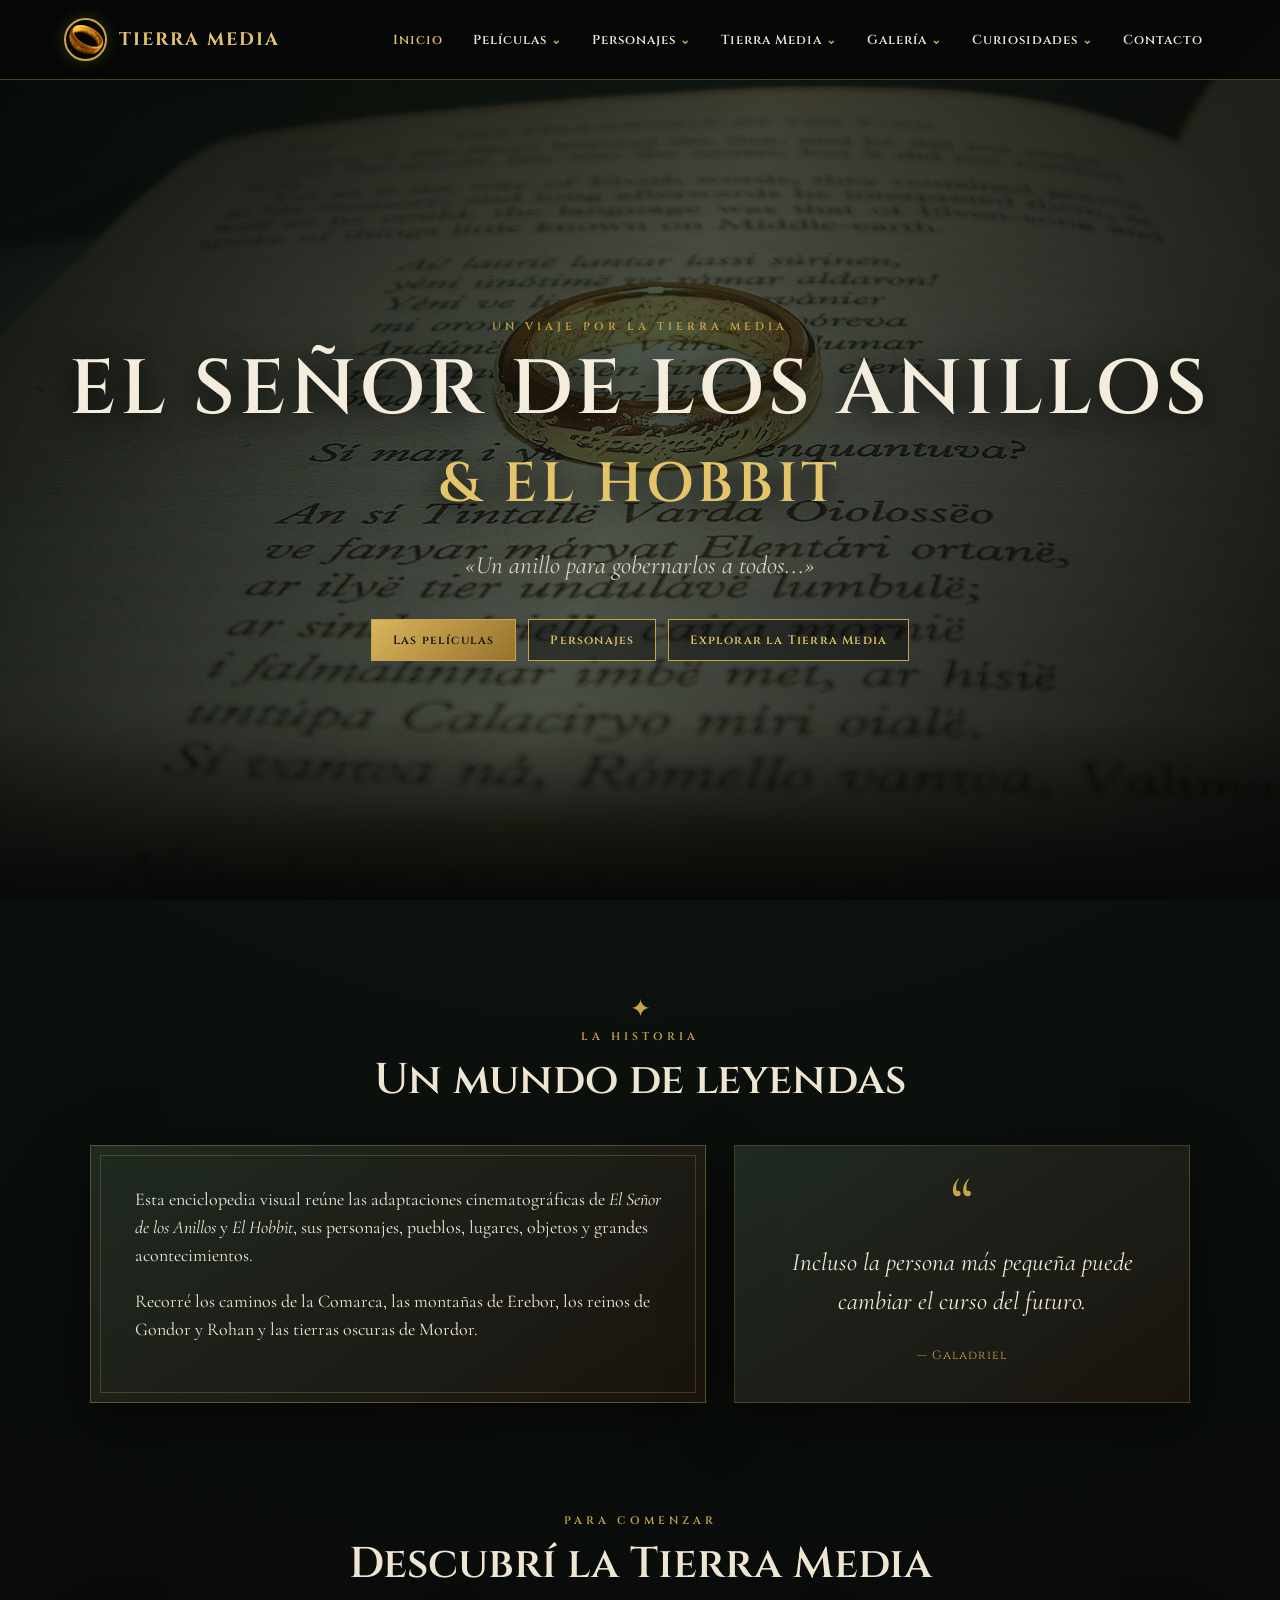
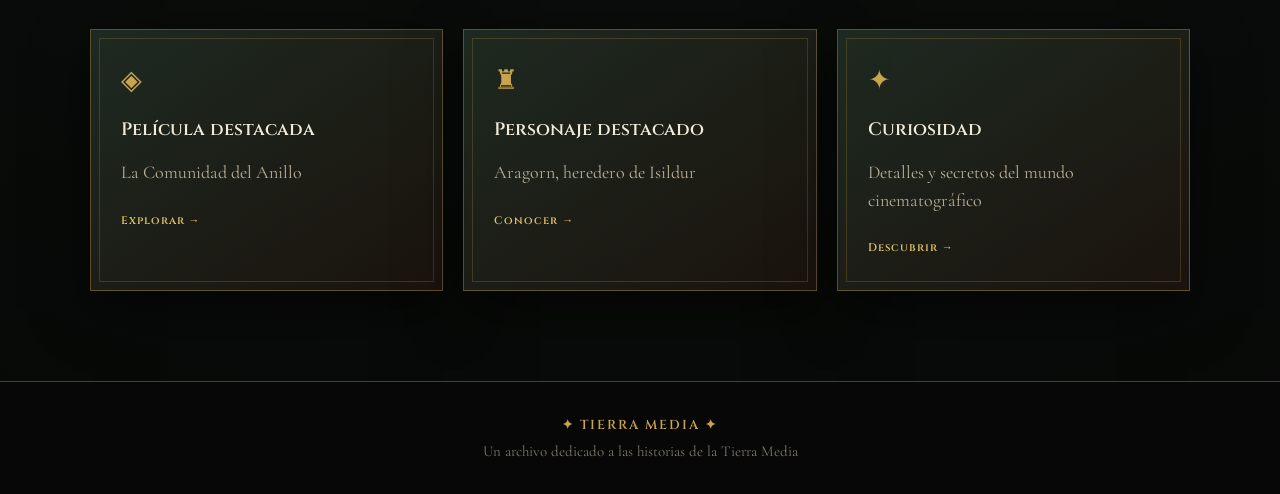
==== index.html @ c138063a "primer commit" ====
<!DOCTYPE html>
<html lang="es">
<head>
  <meta charset="UTF-8">
  <meta name="viewport" content="width=device-width, initial-scale=1.0">
  <meta name="description" content="Tierra Media — portal informativo sobre El Señor de los Anillos y El Hobbit.">
  <title>Tierra Media | El Señor de los Anillos & El Hobbit</title>
  <link rel="stylesheet" href="assets/css/styles.css">
</head>
<body>
  <header class="site-header home-header">
    <nav class="navbar">
      <a class="brand" href="index.html" aria-label="Tierra Media - inicio">
        <span class="brand-ring"><img src="assets/images/logo-anillo.png" alt="Logo del Anillo" onerror="this.style.display='none'"></span>
        <span>TIERRA MEDIA</span>
      </a>
      <button class="menu-toggle" aria-label="Abrir menú">☰</button>
      <ul class="nav-menu">
        <li><a href="index.html" class="active">Inicio</a></li>
        <li class="has-submenu"><a href="pages/peliculas.html">Películas <span>⌄</span></a>
          <ul class="submenu">
            <li class="submenu-title">El Señor de los Anillos</li>
            <li><a href="pages/pelicula-comunidad.html">La Comunidad del Anillo</a></li>
            <li><a href="pages/pelicula-dos-torres.html">Las Dos Torres</a></li>
            <li><a href="pages/pelicula-retorno.html">El Retorno del Rey</a></li>
            <li class="submenu-title">El Hobbit</li>
            <li><a href="pages/pelicula-viaje.html">Un viaje inesperado</a></li>
            <li><a href="pages/pelicula-smaug.html">La desolación de Smaug</a></li>
            <li><a href="pages/pelicula-batalla.html">La batalla de los cinco ejércitos</a></li>
          </ul>
        </li>
        <li class="has-submenu"><a href="pages/personajes.html">Personajes <span>⌄</span></a>
          <ul class="submenu">
            <li><a href="pages/personajes.html#comunidad">La Comunidad</a></li>
            <li><a href="pages/personajes.html#heroes">Héroes y aliados</a></li>
            <li><a href="pages/personajes.html#villanos">Villanos</a></li>
            <li><a href="pages/personajes.html#razas">Razas y pueblos</a></li>
            <li><a href="pages/genealogias.html">Genealogías</a></li>
          </ul>
        </li>
        <li class="has-submenu"><a href="pages/tierramedia.html">Tierra Media <span>⌄</span></a>
          <ul class="submenu">
            <li><a href="pages/tierramedia.html#lugares">Lugares</a></li>
            <li><a href="pages/tierramedia.html#razas">Razas</a></li>
            <li><a href="pages/tierramedia.html#reinos">Reinos</a></li>
            <li><a href="pages/tierramedia.html#objetos">Objetos y artefactos</a></li>
            <li><a href="pages/tierramedia.html#cronologia">Cronología</a></li>
          </ul>
        </li>
        <li class="has-submenu"><a href="pages/galeria.html">Galería <span>⌄</span></a>
          <ul class="submenu">
            <li><a href="pages/galeria.html#lotr">El Señor de los Anillos</a></li>
            <li><a href="pages/galeria.html#hobbit">El Hobbit</a></li>
            <li><a href="pages/galeria.html#personajes">Personajes</a></li>
            <li><a href="pages/galeria.html#lugares">Lugares</a></li>
            <li><a href="pages/galeria.html#backstage">Detrás de escena</a></li>
          </ul>
        </li>
        <li class="has-submenu"><a href="pages/curiosidades.html">Curiosidades <span>⌄</span></a>
          <ul class="submenu">
            <li><a href="pages/curiosidades.html#peliculas">Sobre las películas</a></li>
            <li><a href="pages/curiosidades.html#personajes">Sobre los personajes</a></li>
            <li><a href="pages/curiosidades.html#rodaje">R odaje</a></li>
            <li><a href="pages/curiosidades.html#detalles">Detalles ocultos</a></li>
          </ul>
        </li>
        <li><a href="pages/contacto.html">Contacto</a></li>
      </ul>
    </nav>
    <div class="hero-overlay"></div>
    <div class="hero-content">
      <p class="eyebrow">UN VIAJE POR LA TIERRA MEDIA</p>
      <h1>EL SEÑOR DE LOS ANILLOS<br><span>&amp; EL HOBBIT</span></h1>
      <p class="hero-quote">«Un anillo para gobernarlos a todos...»</p>
      <div class="hero-actions">
        <a class="btn gold" href="pages/peliculas.html">Las películas</a>
        <a class="btn outline" href="pages/personajes.html">Personajes</a>
        <a class="btn outline" href="pages/tierramedia.html">Explorar la Tierra Media</a>
      </div>
    </div>
  </header>

  <main>
    <section class="section intro">
      <div class="section-heading">
        <span class="ornament">✦</span>
        <p class="eyebrow">LA HISTORIA</p>
        <h2>Un mundo de leyendas</h2>
      </div>
      <div class="intro-grid">
        <div class="ornate-card">
          <div class="inner-border">
            <p>Esta enciclopedia visual reúne las adaptaciones cinematográficas de <em>El Señor de los Anillos</em> y <em>El Hobbit</em>, sus personajes, pueblos, lugares, objetos y grandes acontecimientos.</p>
            <p>Recorré los caminos de la Comarca, las montañas de Erebor, los reinos de Gondor y Rohan y las tierras oscuras de Mordor.</p>
          </div>
        </div>
        <div class="quote-panel">
          <span class="large-mark">“</span>
          <p>Incluso la persona más pequeña puede cambiar el curso del futuro.</p>
          <span class="quote-author">— Galadriel</span>
        </div>
      </div>
    </section>

    <section class="section featured">
      <div class="section-heading">
        <p class="eyebrow">PARA COMENZAR</p>
        <h2>Descubrí la Tierra Media</h2>
      </div>
      <div class="card-grid three">
        <a class="feature-card" href="pages/pelicula-comunidad.html">
          <span class="card-symbol">◈</span><h3>Película destacada</h3>
          <p>La Comunidad del Anillo</p><span class="read-more">Explorar →</span>
        </a>
        <a class="feature-card" href="pages/personajes.html">
          <span class="card-symbol">♜</span><h3>Personaje destacado</h3>
          <p>Aragorn, heredero de Isildur</p><span class="read-more">Conocer →</span>
        </a>
        <a class="feature-card" href="pages/curiosidades.html">
          <span class="card-symbol">✦</span><h3>Curiosidad</h3>
          <p>Detalles y secretos del mundo cinematográfico</p><span class="read-more">Descubrir →</span>
        </a>
      </div>
    </section>
  </main>
  <footer class="site-footer"><span>✦</span> TIERRA MEDIA <span>✦</span><small>Un archivo dedicado a las historias de la Tierra Media</small></footer>
  <script src="assets/js/main.js"></script>
</body>
</html>
---- assets/css/styles.css ----
@import url('https://fonts.googleapis.com/css2?family=Cinzel:wght@400;500;600;700;800&family=Cormorant+Garamond:wght@400;500;600;700&display=swap');

:root {
  --black: #080908;
  --near-black: #10120f;
  --forest: #10251b;
  --green: #183b2b;
  --brown: #2a1b12;
  --brown2: #3a2719;
  --gold: #c9a44c;
  --gold2: #e4c46b;
  --cream: #f1ead9;
  --muted: #b9ae98;
  --line: rgba(201, 164, 76, .38);
  --shadow: 0 18px 50px rgba(0, 0, 0, .55);
}

* {
  box-sizing: border-box
}

html {
  scroll-behavior: smooth;
  scrollbar-color: var(--gold) var(--black);
  scrollbar-width: auto
}

body {
  margin: 0;
  background: radial-gradient(circle at 50% 0%, #193023 0, #0c120e 38%, #070807 100%);
  color: var(--cream);
  font-family: "Cormorant Garamond", Georgia, serif;
  font-size: 18px;
  line-height: 1.55
}

body::-webkit-scrollbar {
  width: 14px
}

body::-webkit-scrollbar-track {
  background: #050505
}

body::-webkit-scrollbar-thumb {
  background: linear-gradient(var(--gold2), #7c5b1e, var(--gold));
  border: 3px solid #050505;
  border-radius: 10px
}

a {
  color: inherit;
  text-decoration: none
}

img {
  max-width: 100%;
  display: block
}

.site-header {
  position: relative;
  min-height: 100vh;
  overflow: hidden;
  background: linear-gradient(110deg, rgba(7, 12, 9, .94), rgba(13, 26, 19, .73), rgba(7, 8, 7, .94)), url("../images/header-anillo.jpg") center/cover no-repeat
}

.site-header:after {
  content: "";
  position: absolute;
  inset: auto 0 0;
  height: 180px;
  background: linear-gradient(transparent, var(--black));
  pointer-events: none
}

.navbar {
  position: relative;
  z-index: 10;
  display: flex;
  align-items: center;
  gap: 28px;
  padding: 18px 5%;
  background: rgba(5, 7, 6, .9);
  border-bottom: 1px solid var(--line);
  backdrop-filter: blur(9px)
}

.brand {
  display: flex;
  align-items: center;
  gap: 12px;
  min-width: max-content;
  font: 700 18px "Cinzel", serif;
  letter-spacing: 2px;
  color: var(--gold2)
}

.brand-ring {
  width: 43px;
  height: 43px;
  border: 2px solid var(--gold);
  border-radius: 50%;
  display: grid;
  place-items: center;
  box-shadow: 0 0 16px rgba(201, 164, 76, .25);
  overflow: hidden
}

.brand-ring img {
  width: 34px;
  height: 34px;
  object-fit: contain
}

.brand-ring img:not([src]) {
  display: none
}

.nav-menu {
  display: flex;
  list-style: none;
  margin: 0;
  padding: 0;
  align-items: center;
  gap: 4px;
  width: 100%;
  justify-content: flex-end
}

.nav-menu>li {
  position: relative
}

.nav-menu>li>a {
  display: block;
  padding: 12px 13px;
  font: 600 13px "Cinzel", serif;
  letter-spacing: 1px;
  color: #eee7d6;
  transition: .25s
}

.nav-menu>li>a:hover,
.nav-menu>li>a.active {
  color: var(--gold2)
}

.nav-menu>li>a span {
  font-size: 12px;
  color: var(--gold)
}

.submenu {
  position: absolute;
  top: 100%;
  left: 0;
  min-width: 245px;
  list-style: none;
  padding: 10px;
  background: rgba(8, 10, 8, .98);
  border: 1px solid var(--line);
  box-shadow: var(--shadow);
  opacity: 0;
  visibility: hidden;
  transform: translateY(8px);
  transition: .22s;
  z-index: 20
}

.has-submenu:hover>.submenu,
.has-submenu:focus-within>.submenu {
  opacity: 1;
  visibility: visible;
  transform: translateY(0)
}

.submenu li a {
  display: block;
  padding: 8px 12px;
  color: #d9d0be;
  font-size: 16px;
  border-left: 2px solid transparent
}

.submenu li a:hover {
  color: var(--gold2);
  border-left-color: var(--gold);
  background: rgba(201, 164, 76, .06)
}

.submenu .submenu-title {
  padding: 9px 12px 5px;
  color: var(--gold);
  font: 600 11px "Cinzel";
  letter-spacing: 1.3px;
  border-top: 1px solid rgba(201, 164, 76, .18);
  margin-top: 5px
}

.submenu .submenu-title:first-child {
  border-top: 0;
  margin-top: 0
}

.menu-toggle {
  display: none;
  background: none;
  border: 1px solid var(--line);
  color: var(--gold);
  font-size: 24px;
  padding: 5px 10px
}

.hero-content {
  position: relative;
  z-index: 3;
  min-height: calc(100vh - 80px);
  display: flex;
  flex-direction: column;
  justify-content: center;
  align-items: center;
  text-align: center;
  padding: 60px 20px
}

.eyebrow {
  font: 600 11px "Cinzel", serif;
  letter-spacing: 4px;
  color: var(--gold);
  margin: 0 0 12px
}

h1,
h2,
h3 {
  font-family: "Cinzel", serif;
  font-weight: 600;
  line-height: 1.15
}

h1 {
  font-size: clamp(38px, 6vw, 80px);
  letter-spacing: 4px;
  margin: 0;
  color: #f4eddd;
  text-shadow: 0 4px 30px #000
}

h1 span {
  color: var(--gold2);
  font-size: .72em
}

.hero-quote {
  font-size: 25px;
  font-style: italic;
  color: #ddd2bb;
  margin: 24px 0 34px
}

.hero-actions {
  display: flex;
  gap: 12px;
  flex-wrap: wrap;
  justify-content: center
}

.btn {
  padding: 12px 21px;
  border: 1px solid var(--gold);
  font: 600 12px "Cinzel";
  letter-spacing: 1.2px;
  transition: .25s
}

.btn.gold {
  background: linear-gradient(135deg, #d9b55c, #97722d);
  color: #111
}

.btn.outline {
  background: rgba(0, 0, 0, .38);
  color: var(--gold2)
}

.btn:hover {
  transform: translateY(-2px);
  box-shadow: 0 8px 24px rgba(201, 164, 76, .18)
}

.section {
  padding: 90px 7%;
  max-width: 1280px;
  margin: auto
}

.section-heading {
  text-align: center;
  margin-bottom: 40px
}

.section-heading h2 {
  font-size: clamp(28px, 4vw, 43px);
  margin: 0;
  color: #eee5d2
}

.ornament {
  color: var(--gold);
  font-size: 25px
}

.intro-grid {
  display: grid;
  grid-template-columns: 1.35fr 1fr;
  gap: 28px;
  align-items: stretch
}

.ornate-card,
.quote-panel,
.feature-card,
.content-card {
  position: relative;
  background: linear-gradient(145deg, rgba(35, 48, 38, .82), rgba(29, 20, 14, .88));
  border: 1px solid var(--line);
  box-shadow: var(--shadow)
}

.inner-border {
  margin: 9px;
  border: 1px solid rgba(201, 164, 76, .25);
  padding: 30px 34px;
  height: calc(100% - 18px)
}

.inner-border p {
  margin-top: 0
}

.quote-panel {
  padding: 35px;
  display: flex;
  flex-direction: column;
  justify-content: center;
  text-align: center;
  border-color: rgba(201, 164, 76, .25)
}

.large-mark {
  font-size: 70px;
  color: var(--gold);
  line-height: .5
}

.quote-panel p {
  font-size: 25px;
  font-style: italic
}

.quote-author {
  color: var(--gold);
  font-family: "Cinzel";
  font-size: 12px;
  letter-spacing: 1px
}

.featured {
  padding-top: 20px
}

.card-grid {
  display: grid;
  gap: 20px
}

.card-grid.three {
  grid-template-columns: repeat(3, 1fr)
}

.feature-card {
  padding: 30px;
  min-height: 200px;
  transition: .25s
}

.feature-card:before,
.content-card:before {
  content: "";
  position: absolute;
  inset: 8px;
  border: 1px solid rgba(201, 164, 76, .22);
  pointer-events: none
}

.feature-card:hover {
  transform: translateY(-5px);
  border-color: var(--gold)
}

.card-symbol {
  color: var(--gold);
  font-size: 27px
}

.feature-card h3 {
  font-size: 18px
}

.feature-card p {
  color: var(--muted)
}

.read-more {
  font: 600 11px "Cinzel";
  color: var(--gold2);
  letter-spacing: 1px
}

.site-footer {
  padding: 34px 20px;
  text-align: center;
  border-top: 1px solid var(--line);
  background: #060706;
  color: var(--gold);
  font: 600 13px "Cinzel";
  letter-spacing: 2px
}

.site-footer small {
  display: block;
  color: #7f786b;
  font: 15px "Cormorant Garamond";
  letter-spacing: 0;
  margin-top: 8px
}

.page-hero {
  padding: 95px 7% 70px;
  text-align: center;
  background: linear-gradient(110deg, #0a100c, #20150e, #0a100c);
  border-bottom: 1px solid var(--line)
}

.page-hero h1 {
  font-size: clamp(35px, 5vw, 62px);
  margin: 10px 0
}

.page-hero p {
  max-width: 750px;
  margin: auto;
  color: var(--muted);
  font-size: 20px
}

.page-main {
  max-width: 1280px;
  margin: auto;
  padding: 65px 7% 100px
}

.content-card {
  padding: 30px;
  margin-bottom: 24px
}

.content-card h2 {
  color: var(--gold2);
  font-size: 25px
}

.content-card h3 {
  font-size: 18px;
  color: #eee3cc
}

.content-card p {
  color: #c9c0ae
}

.two-col {
  display: grid;
  grid-template-columns: 1fr 1fr;
  gap: 22px
}

.three-col {
  display: grid;
  grid-template-columns: repeat(3, 1fr);
  gap: 20px
}

.poster-placeholder,
.gallery-placeholder {
  min-height: 260px;
  display: grid;
  place-items: center;
  background: linear-gradient(135deg, #18251d, #20160f);
  border: 1px dashed rgba(201, 164, 76, .4);
  color: #8f846f;
  text-align: center;
  padding: 20px
}

.poster-placeholder {
    height: 545px;
    min-height: 0;
    padding: 10px;
    overflow: hidden;
    margin-bottom: 22px;
    margin-left: 50px;
    margin-right: 50px;
}

.poster-placeholder img {
    width: auto;
    height: 100%;
    max-height: 520px;
    object-fit: contain;
}

.poster-placeholder span,
.gallery-placeholder span {
  font-family: "Cinzel";
  font-size: 12px;
  letter-spacing: 1px
}

.pill {
  display: inline-block;
  border: 1px solid var(--line);
  padding: 5px 10px;
  margin: 3px;
  color: var(--gold2);
  font-size: 13px
}

.timeline {
  border-left: 1px solid var(--gold);
  margin: 20px 0;
  padding-left: 28px
}

.timeline-item {
  position: relative;
  margin: 0 0 28px
}

.timeline-item:before {
  content: "";
  position: absolute;
  left: -34px;
  top: 8px;
  width: 9px;
  height: 9px;
  background: var(--gold);
  border-radius: 50%;
  box-shadow: 0 0 0 4px #0b0d0b
}

.timeline-item h3 {
  margin: 0;
  color: var(--gold2)
}

.timeline-item p {
  margin: 4px 0
}

.gallery-grid {
  display: grid;
  grid-template-columns: repeat(3, 1fr);
  gap: 15px
}

.gallery-item {
  min-height: 210px;
  background: #161a16;
  border: 1px solid var(--line);
  position: relative;
  overflow: hidden
}

.gallery-item img {
  width: 100%;
  height: 100%;
  object-fit: cover
}

.gallery-item .caption {
  position: absolute;
  bottom: 0;
  left: 0;
  right: 0;
  padding: 13px;
  background: linear-gradient(transparent, rgba(0, 0, 0, .9));
  font: 600 11px "Cinzel";
  color: #eee
}

.filter-bar {
  display: flex;
  gap: 8px;
  flex-wrap: wrap;
  justify-content: center;
  margin-bottom: 28px
}

.filter-btn {
  background: #111510;
  color: #bfb6a3;
  border: 1px solid var(--line);
  padding: 8px 14px;
  font: 600 11px "Cinzel";
  cursor: pointer
}

.filter-btn.active,
.filter-btn:hover {
  color: #111;
  background: var(--gold2)
}

form {
  display: grid;
  gap: 15px
}

label {
  font: 600 11px "Cinzel";
  color: var(--gold);
  letter-spacing: 1px
}

input,
textarea {
  width: 100%;
  background: #0d100d;
  border: 1px solid #4c412e;
  color: #eee;
  padding: 13px;
  font: 17px "Cormorant Garamond";
  outline: none
}

input:focus,
textarea:focus {
  border-color: var(--gold)
}

textarea {
  min-height: 160px;
  resize: vertical
}

.submit {
  cursor: pointer
}

.search-box {
  max-width: 560px;
  margin: 0 auto 35px;
  display: flex
}

.search-box input {
  border-right: 0
}

.search-box button {
  background: var(--gold);
  border: 0;
  padding: 0 18px;
  font-family: "Cinzel";
  cursor: pointer
}

/* --- ESTILOS MEJORADOS PARA LA GALERÍA Y LIGHTBOX --- */

.gallery-item {
    cursor: pointer;
    transition: transform 0.3s ease, border-color 0.3s ease, box-shadow 0.3s ease;
}

.gallery-item:hover {
    transform: translateY(-4px);
    border-color: var(--gold);
    box-shadow: 0 8px 25px rgba(201, 164, 76, 0.2);
}

.gallery-item img {
    width: 100%;
    height: 100%;
    object-fit: cover;
    display: block;
}

/* Lightbox Modal */
.lightbox {
    display: none;
    position: fixed;
    z-index: 1000;
    inset: 0;
    background-color: rgba(5, 7, 6, 0.92);
    backdrop-filter: blur(8px);
    justify-content: center;
    align-items: center;
    padding: 20px;
}

.lightbox.active {
    display: flex;
}

.lightbox-content {
    max-width: 90%;
    max-height: 85vh;
    border: 1px solid var(--gold);
    box-shadow: 0 0 30px rgba(0, 0, 0, 0.9);
    object-fit: contain;
    border-radius: 4px;
}

.lightbox-close {
    position: absolute;
    top: 20px;
    right: 35px;
    color: var(--gold2);
    font-size: 42px;
    font-weight: bold;
    cursor: pointer;
    transition: color 0.2s ease;
    user-select: none;
}

.lightbox-close:hover {
    color: #fff;
}

@media(max-width:1050px) {
  .navbar {
    flex-wrap: wrap
  }

  .menu-toggle {
    display: block;
    margin-left: auto
  }

  .nav-menu {
    display: none;
    flex-direction: column;
    align-items: stretch;
    width: 100%;
    padding-top: 8px
  }

  .nav-menu.open {
    display: flex
  }

  .nav-menu>li>a {
    padding: 10px 8px
  }

  .submenu {
    position: static;
    display: none;
    opacity: 1;
    visibility: visible;
    transform: none;
    box-shadow: none;
    width: 100%;
    margin-bottom: 5px
  }

  .has-submenu.open-mobile>.submenu {
    display: block
  }

  .has-submenu:hover>.submenu {
    display: none
  }

  .has-submenu.open-mobile:hover>.submenu {
    display: block
  }

  .intro-grid,
  .two-col {
    grid-template-columns: 1fr
  }
}

@media(max-width:760px) {

  .section,
  .page-main {
    padding-left: 5%;
    padding-right: 5%
  }

  .card-grid.three,
  .three-col,
  .gallery-grid {
    grid-template-columns: 1fr
  }

  .hero-content {
    min-height: calc(100vh - 75px)
  }

  h1 {
    font-size: 37px
  }

  .hero-actions {
    flex-direction: column;
    width: min(320px, 100%)
  }

  .btn {
    width: 100%
  }

  .inner-border {
    padding: 23px
  }

  .page-hero {
    padding: 70px 5% 55px
  }

  .navbar {
    padding: 14px 5%
  }
}
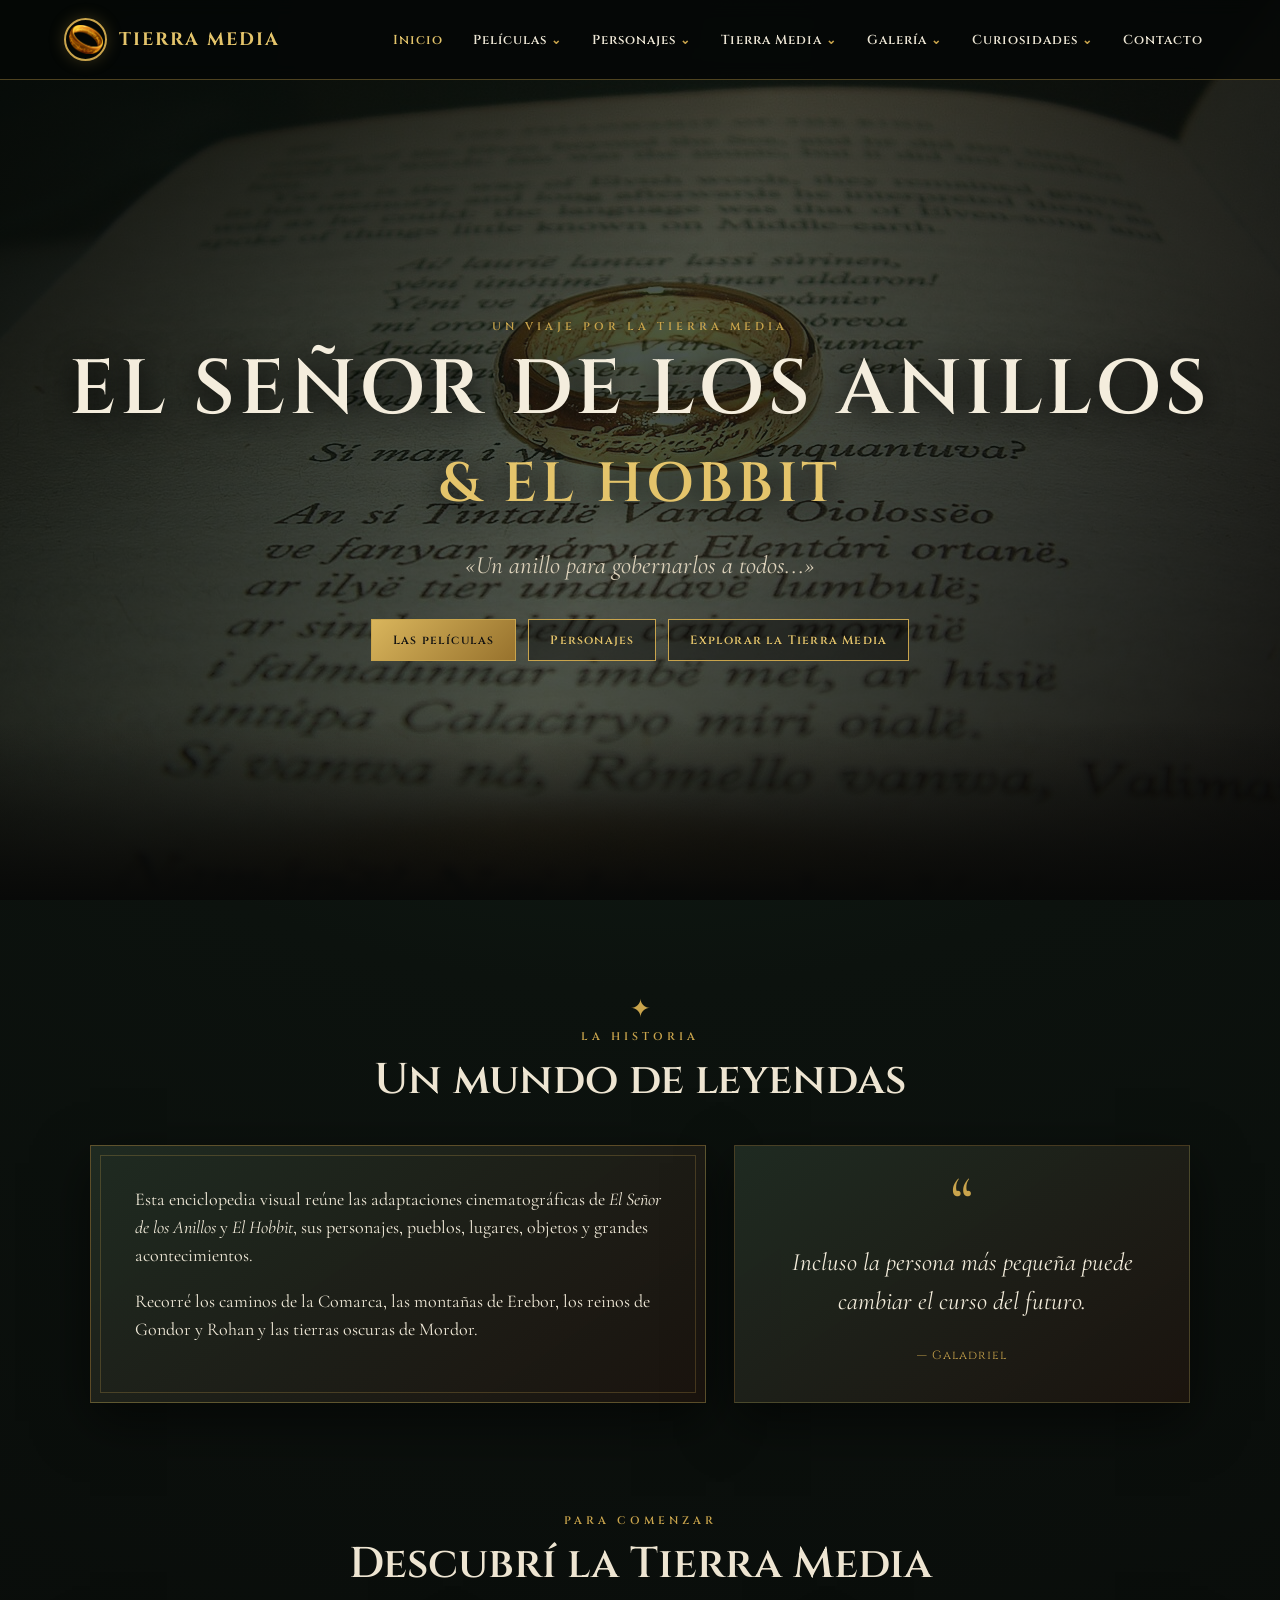
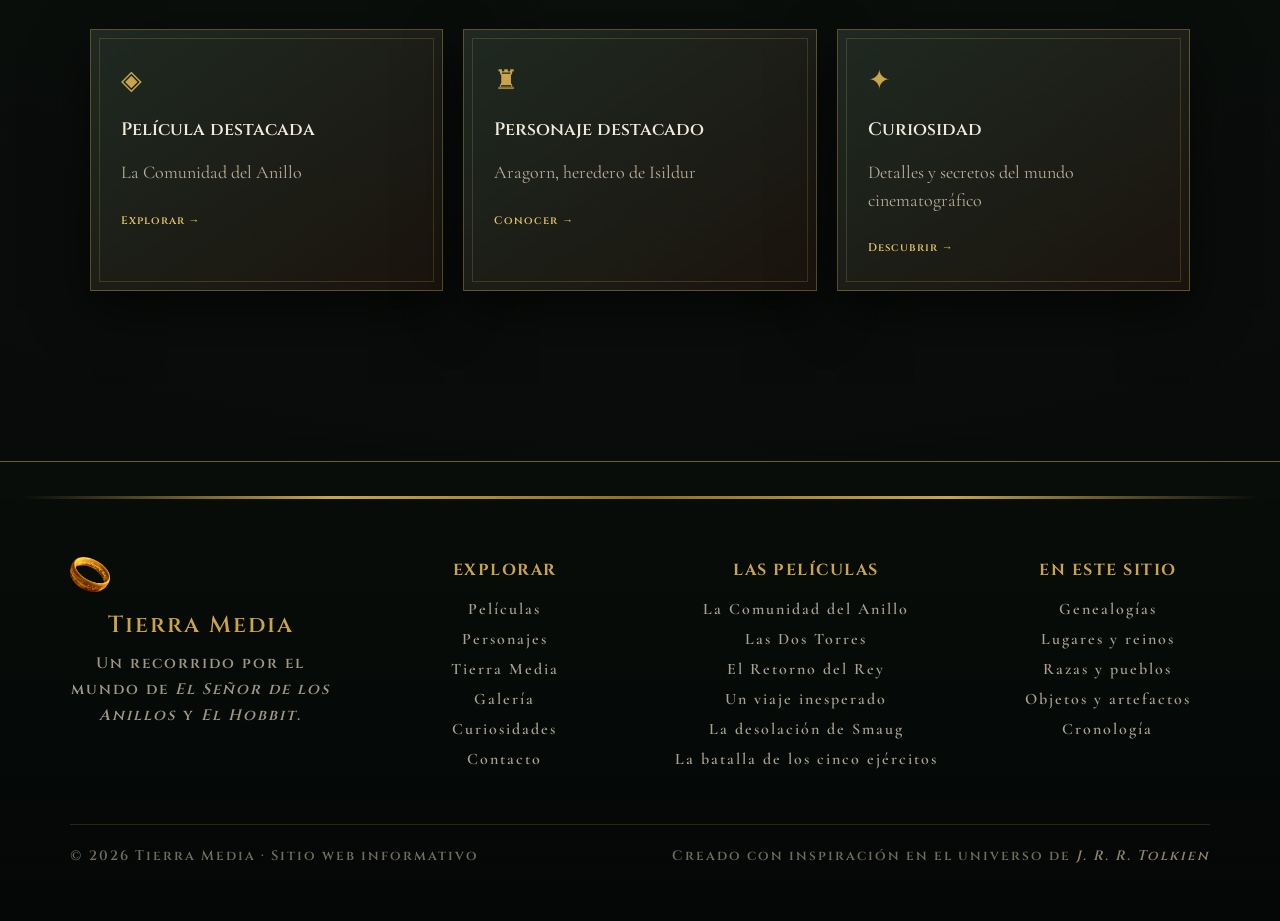
==== commit ff916ada: "cambios" ====
--- a/index.html
+++ b/index.html
@@ -123,7 +123,123 @@
       </div>
     </section>
   </main>
-  <footer class="site-footer"><span>✦</span> TIERRA MEDIA <span>✦</span><small>Un archivo dedicado a las historias de la Tierra Media</small></footer>
-  <script src="assets/js/main.js"></script>
+  <footer class="site-footer">
+    <div class="footer-inner">
+        <!-- Identidad -->
+        <div class="footer-brand">
+            <div class="footer-ring">
+                <img src="assets/images/logo-anillo.png"
+                    alt="Anillo Único">
+            </div>
+            <h3>Tierra Media</h3>
+            <p>
+                Un recorrido por el mundo de
+                <em>El Señor de los Anillos</em> y
+                <em>El Hobbit</em>.
+            </p>
+        </div>
+        <!-- Navegación -->
+        <div class="footer-column">
+            <h4>Explorar</h4>
+            <ul>
+                <li>
+                    <a href="peliculas.html">Películas</a>
+                </li>
+                <li>
+                    <a href="personajes.html">Personajes</a>
+                </li>
+                <li>
+                    <a href="tierramedia.html">Tierra Media</a>
+                </li>
+                <li>
+                    <a href="galeria.html">Galería</a>
+                </li>
+                <li>
+                    <a href="curiosidades.html">Curiosidades</a>
+                </li>
+                <li>
+                    <a href="contacto.html">Contacto</a>
+                </li>
+            </ul>
+        </div>
+        <!-- Películas -->
+        <div class="footer-column">
+            <h4>Las películas</h4>
+            <ul>
+                <li>
+                    <a href="pelicula-comunidad.html">
+                        La Comunidad del Anillo
+                    </a>
+                </li>
+                <li>
+                    <a href="pelicula-dos-torres.html">
+                        Las Dos Torres
+                    </a>
+                </li>
+                <li>
+                    <a href="pelicula-retorno.html">
+                        El Retorno del Rey
+                    </a>
+                </li>
+                <li>
+                    <a href="pelicula-viaje.html">
+                        Un viaje inesperado
+                    </a>
+                </li>
+                <li>
+                    <a href="pelicula-smaug.html">
+                        La desolación de Smaug
+                    </a>
+                </li>
+                <li>
+                    <a href="pelicula-batalla.html">
+                        La batalla de los cinco ejércitos
+                    </a>
+                </li>
+            </ul>
+        </div>
+        <!-- Información -->
+        <div class="footer-column">
+            <h4>En este sitio</h4>
+            <ul>
+                <li>
+                    <a href="genealogias.html">
+                        Genealogías
+                    </a>
+                </li>
+                <li>
+                    <a href="tierramedia.html">
+                        Lugares y reinos
+                    </a>
+                </li>
+                <li>
+                    <a href="tierramedia.html">
+                        Razas y pueblos
+                    </a>
+                </li>
+                <li>
+                    <a href="tierramedia.html">
+                        Objetos y artefactos
+                    </a>
+                </li>
+                <li>
+                    <a href="tierramedia.html">
+                        Cronología
+                    </a>
+                </li>
+            </ul>
+        </div>
+    </div>
+    <!-- Línea inferior -->
+    <div class="footer-bottom">
+        <p>
+            © 2026 Tierra Media · Sitio web informativo
+        </p>
+        <p>
+            Creado con inspiración en el universo de
+            <em>J. R. R. Tolkien</em>
+        </p>
+    </div>
+</footer>
 </body>
 </html>
--- a/assets/css/styles.css
+++ b/assets/css/styles.css
@@ -505,20 +505,20 @@
 }
 
 .poster-placeholder {
-    height: 545px;
-    min-height: 0;
-    padding: 10px;
-    overflow: hidden;
-    margin-bottom: 22px;
-    margin-left: 50px;
-    margin-right: 50px;
+  height: 545px;
+  min-height: 0;
+  padding: 10px;
+  overflow: hidden;
+  margin-bottom: 22px;
+  margin-left: 50px;
+  margin-right: 50px;
 }
 
 .poster-placeholder img {
-    width: auto;
-    height: 100%;
-    max-height: 520px;
-    object-fit: contain;
+  width: auto;
+  height: 100%;
+  max-height: 520px;
+  object-fit: contain;
 }
 
 .poster-placeholder span,
@@ -680,63 +680,226 @@
 /* --- ESTILOS MEJORADOS PARA LA GALERÍA Y LIGHTBOX --- */
 
 .gallery-item {
-    cursor: pointer;
-    transition: transform 0.3s ease, border-color 0.3s ease, box-shadow 0.3s ease;
+  cursor: pointer;
+  transition: transform 0.3s ease, border-color 0.3s ease, box-shadow 0.3s ease;
 }
 
 .gallery-item:hover {
-    transform: translateY(-4px);
-    border-color: var(--gold);
-    box-shadow: 0 8px 25px rgba(201, 164, 76, 0.2);
+  transform: translateY(-4px);
+  border-color: var(--gold);
+  box-shadow: 0 8px 25px rgba(201, 164, 76, 0.2);
 }
 
 .gallery-item img {
-    width: 100%;
-    height: 100%;
-    object-fit: cover;
-    display: block;
+  width: 100%;
+  height: 100%;
+  object-fit: cover;
+  display: block;
 }
 
 /* Lightbox Modal */
 .lightbox {
-    display: none;
-    position: fixed;
-    z-index: 1000;
-    inset: 0;
-    background-color: rgba(5, 7, 6, 0.92);
-    backdrop-filter: blur(8px);
-    justify-content: center;
-    align-items: center;
-    padding: 20px;
+  display: none;
+  position: fixed;
+  z-index: 1000;
+  inset: 0;
+  background-color: rgba(5, 7, 6, 0.92);
+  backdrop-filter: blur(8px);
+  justify-content: center;
+  align-items: center;
+  padding: 20px;
 }
 
 .lightbox.active {
-    display: flex;
+  display: flex;
 }
 
 .lightbox-content {
-    max-width: 90%;
-    max-height: 85vh;
-    border: 1px solid var(--gold);
-    box-shadow: 0 0 30px rgba(0, 0, 0, 0.9);
-    object-fit: contain;
-    border-radius: 4px;
+  max-width: 90%;
+  max-height: 85vh;
+  border: 1px solid var(--gold);
+  box-shadow: 0 0 30px rgba(0, 0, 0, 0.9);
+  object-fit: contain;
+  border-radius: 4px;
 }
 
 .lightbox-close {
-    position: absolute;
-    top: 20px;
-    right: 35px;
-    color: var(--gold2);
-    font-size: 42px;
-    font-weight: bold;
-    cursor: pointer;
-    transition: color 0.2s ease;
-    user-select: none;
+  position: absolute;
+  top: 20px;
+  right: 35px;
+  color: var(--gold2);
+  font-size: 42px;
+  font-weight: bold;
+  cursor: pointer;
+  transition: color 0.2s ease;
+  user-select: none;
 }
 
 .lightbox-close:hover {
-    color: #fff;
+  color: #fff;
+}
+
+.site-footer {
+  margin-top: 80px;
+  background: linear-gradient(180deg, rgba(8, 13, 10, 0.98), rgba(4, 7, 5, 1));
+  border-top: 1px solid rgba(201, 164, 76, 0.55);
+  color: #d8d0bd;
+}
+
+/* Línea decorativa superior */
+.site-footer::before {
+  content: "";
+  display: block;
+  width: 100%;
+  height: 3px;
+  background: linear-gradient(90deg, transparent, #c9a44c, #8f6d25, #c9a44c, transparent);
+}
+
+/* Contenedor principal */
+.footer-inner {
+  width: min(1200px, 92%);
+  margin: 0 auto;
+  padding: 55px 0 45px;
+  display: grid;
+  grid-template-columns: 1.4fr 1fr 1.5fr 1fr;
+  gap: 45px;
+}
+
+.footer-brand {
+  padding-right: 25px;
+}
+
+.footer-ring {
+  width: 40px;
+  height: 40px;
+  margin-bottom: 18px;
+  display: flex;
+  align-items: center;
+  justify-content: center;
+}
+
+.footer-ring img {
+  width: 65px;
+  height: 65px;
+  object-fit: contain;
+}
+
+.footer-brand h3 {
+  margin: 0 0 12px;
+  font-family: "Cinzel", serif;
+  font-size: 1.45rem;
+  letter-spacing: 2px;
+  color: #c9a44c;
+}
+
+.footer-brand p {
+  max-width: 290px;
+  margin: 0;
+  color: #9f9888;
+  line-height: 1.7;
+  font-size: 0.95rem;
+}
+
+/* ========================================================= COLUMNAS ========================================================= */
+.footer-column h4 {
+  margin: 5px 0 18px;
+  font-family: "Cinzel", serif;
+  font-size: 1rem;
+  letter-spacing: 1.5px;
+  text-transform: uppercase;
+  color: #c9a44c;
+}
+
+.footer-column ul {
+  list-style: none;
+  padding: 0;
+  margin: 0;
+}
+
+.footer-column li {
+  margin-bottom: 10px;
+}
+
+.footer-column a {
+  color: #aaa391;
+  text-decoration: none;
+  font-family: "Cormorant Garamond", serif;
+  font-size: 1rem;
+  transition: color 0.25s ease, padding-left 0.25s ease;
+}
+
+.footer-column a:hover {
+  color: #e0c46c;
+  padding-left: 6px;
+}
+
+/* ========================================================= SEPARADOR ========================================================= */
+.footer-bottom {
+  width: min(1200px, 92%);
+  margin: 0 auto;
+  padding: 22px 0;
+  border-top: 1px solid rgba(201, 164, 76, 0.18);
+  display: flex;
+  justify-content: space-between;
+  align-items: center;
+  gap: 20px;
+}
+
+.footer-bottom p {
+  margin: 0;
+  color: #716c60;
+  font-size: 0.85rem;
+}
+
+.footer-bottom em {
+  color: #8f846f;
+}
+
+/* ========================================================= RESPONSIVE ========================================================= */
+@media (max-width: 900px) {
+  .footer-inner {
+    grid-template-columns: 1fr 1fr;
+    gap: 40px 30px;
+  }
+
+  .footer-brand {
+    grid-column: 1 / -1;
+    padding-right: 0;
+  }
+}
+
+@media (max-width: 600px) {
+  .footer-inner {
+    grid-template-columns: 1fr;
+    padding: 40px 0 35px;
+    gap: 32px;
+  }
+
+  .footer-brand {
+    text-align: center;
+  }
+
+  .footer-brand p {
+    margin: 0 auto;
+  }
+
+  .footer-ring {
+    margin-left: auto;
+    margin-right: auto;
+  }
+
+  .footer-column {
+    text-align: center;
+  }
+
+  .footer-column a:hover {
+    padding-left: 0;
+  }
+
+  .footer-bottom {
+    flex-direction: column;
+    text-align: center;
+  }
 }
 
 @media(max-width:1050px) {
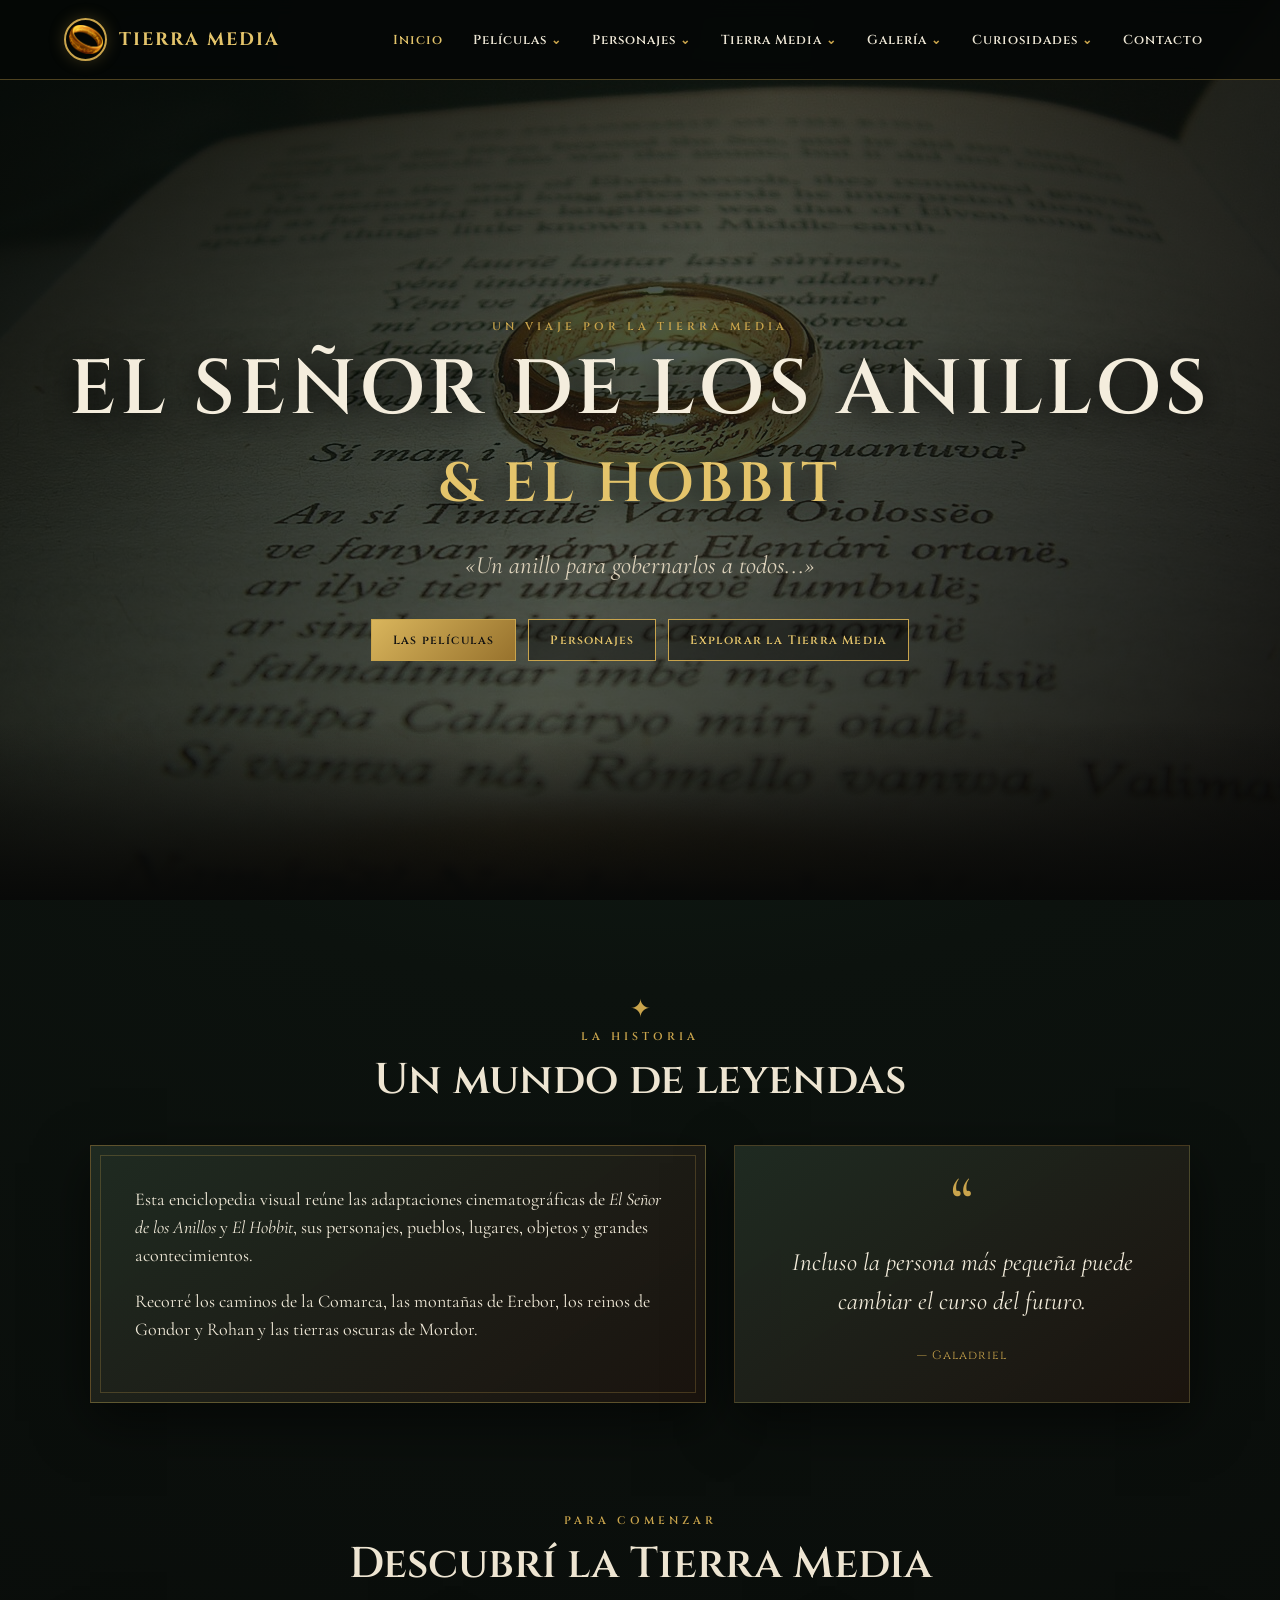
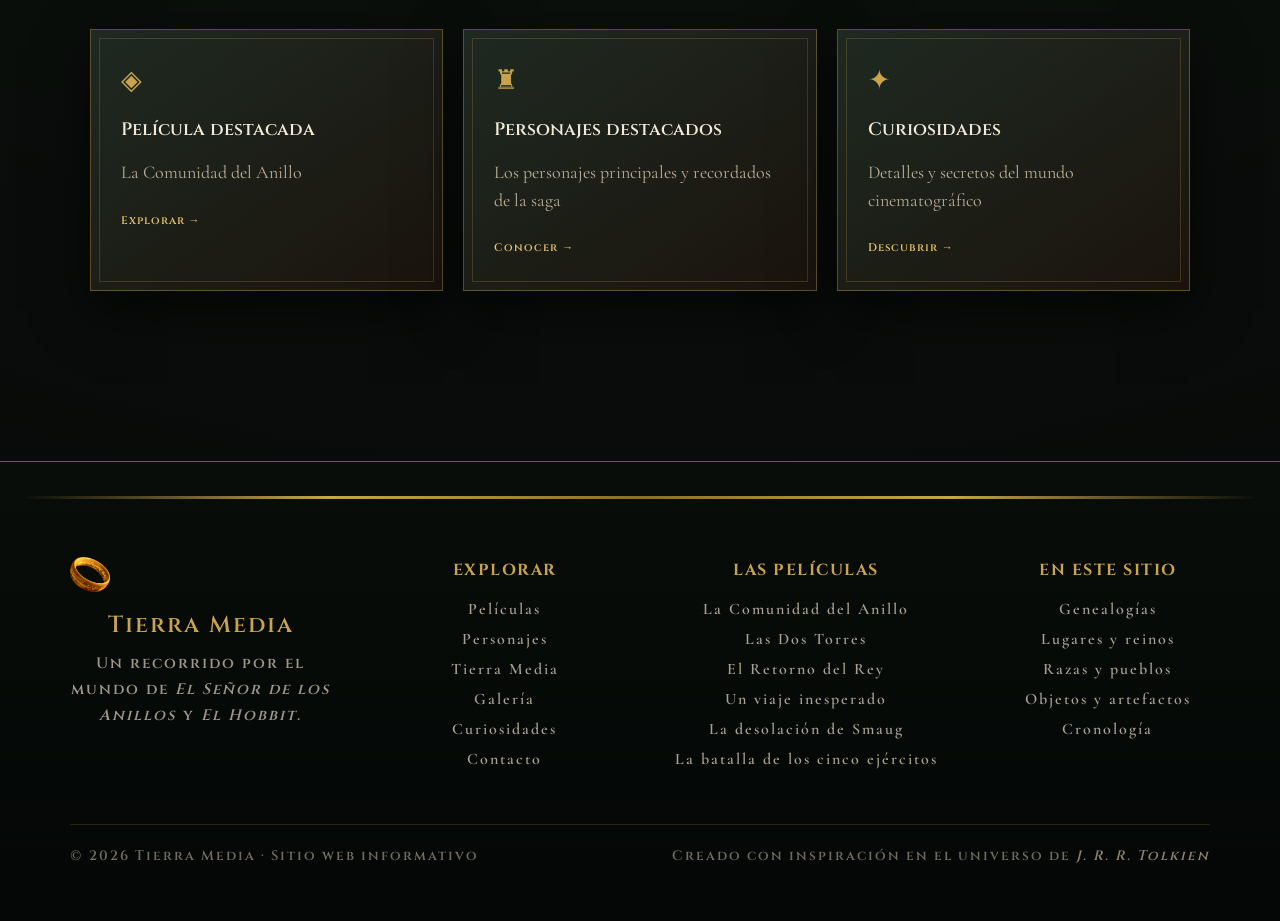
==== commit 84f9eed1: "mas cambios" ====
--- a/index.html
+++ b/index.html
@@ -113,11 +113,11 @@
           <p>La Comunidad del Anillo</p><span class="read-more">Explorar →</span>
         </a>
         <a class="feature-card" href="pages/personajes.html">
-          <span class="card-symbol">♜</span><h3>Personaje destacado</h3>
-          <p>Aragorn, heredero de Isildur</p><span class="read-more">Conocer →</span>
+          <span class="card-symbol">♜</span><h3>Personajes destacados</h3>
+          <p>Los personajes principales y recordados de la saga</p><span class="read-more">Conocer →</span>
         </a>
         <a class="feature-card" href="pages/curiosidades.html">
-          <span class="card-symbol">✦</span><h3>Curiosidad</h3>
+          <span class="card-symbol">✦</span><h3>Curiosidades</h3>
           <p>Detalles y secretos del mundo cinematográfico</p><span class="read-more">Descubrir →</span>
         </a>
       </div>
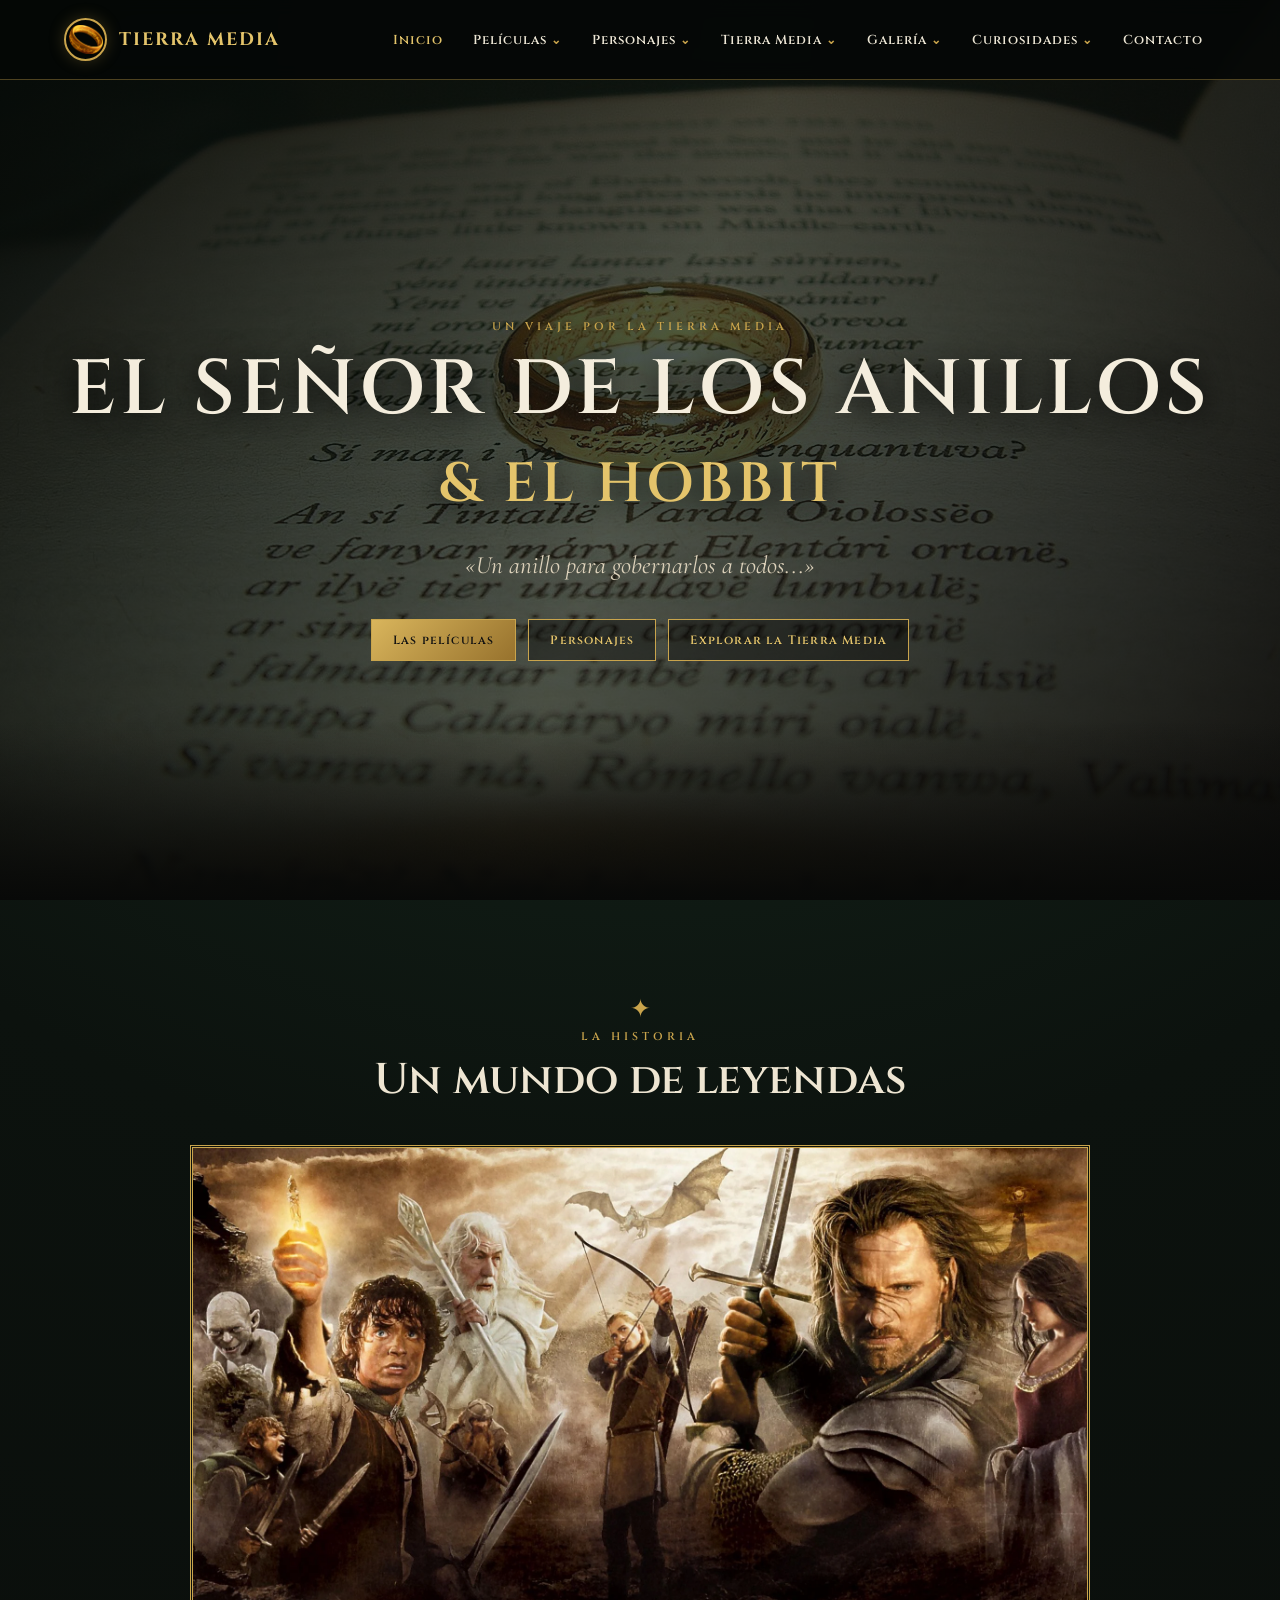
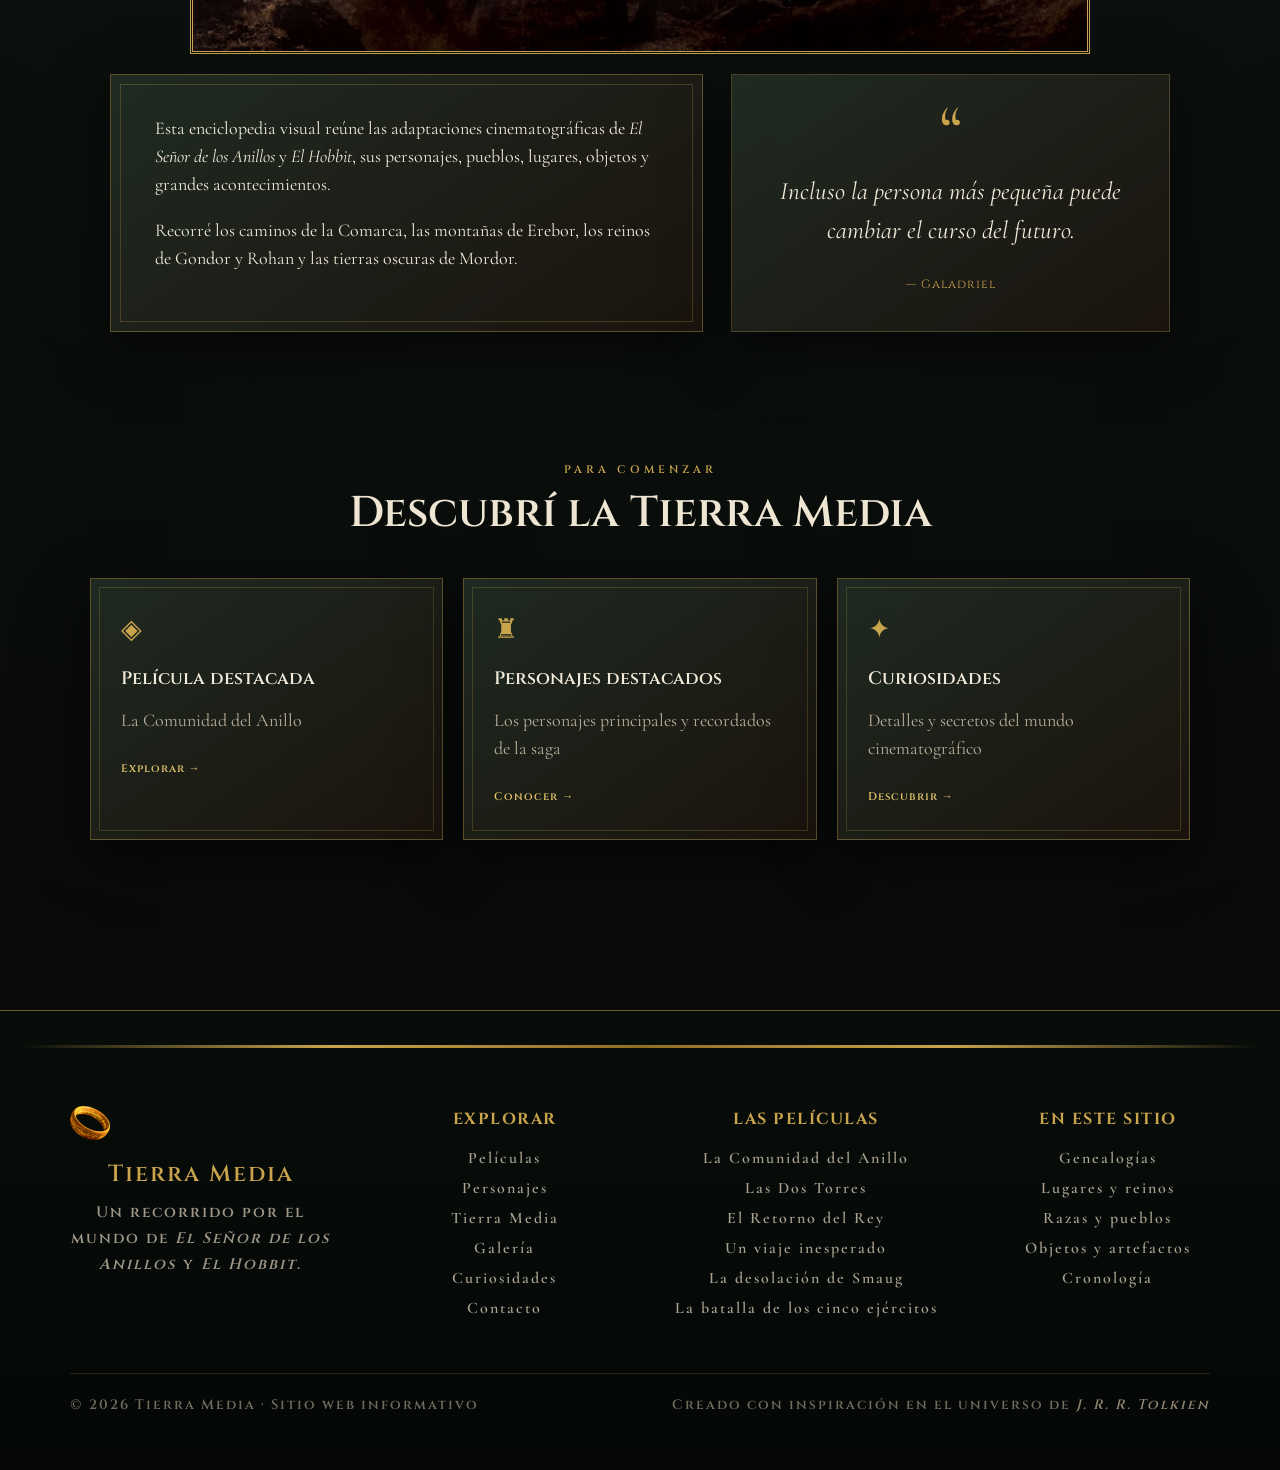
==== commit 287e28bf: "agregué imagen al index" ====
--- a/index.html
+++ b/index.html
@@ -87,6 +87,9 @@
         <p class="eyebrow">LA HISTORIA</p>
         <h2>Un mundo de leyendas</h2>
       </div>
+      <div class="principal">
+                <img src="assets/images/banner.webp" alt="Imagen LOTR" class="gallery-img">
+            </div>
       <div class="intro-grid">
         <div class="ornate-card">
           <div class="inner-border">
--- a/assets/css/styles.css
+++ b/assets/css/styles.css
@@ -289,6 +289,21 @@
   box-shadow: 0 8px 24px rgba(201, 164, 76, .18)
 }
 
+.principal {
+  width: 900px;
+  display: block;
+  margin-left: auto;
+  margin-right: auto;
+  border: 3px double #c9a44c;
+}
+
+@media (max-width: 900px) {
+    .principal {
+        width: 90%;
+        height: auto;
+    }
+}
+
 .section {
   padding: 90px 7%;
   max-width: 1280px;
@@ -315,7 +330,8 @@
   display: grid;
   grid-template-columns: 1.35fr 1fr;
   gap: 28px;
-  align-items: stretch
+  align-items: stretch;
+  margin: 20px;
 }
 
 .ornate-card,
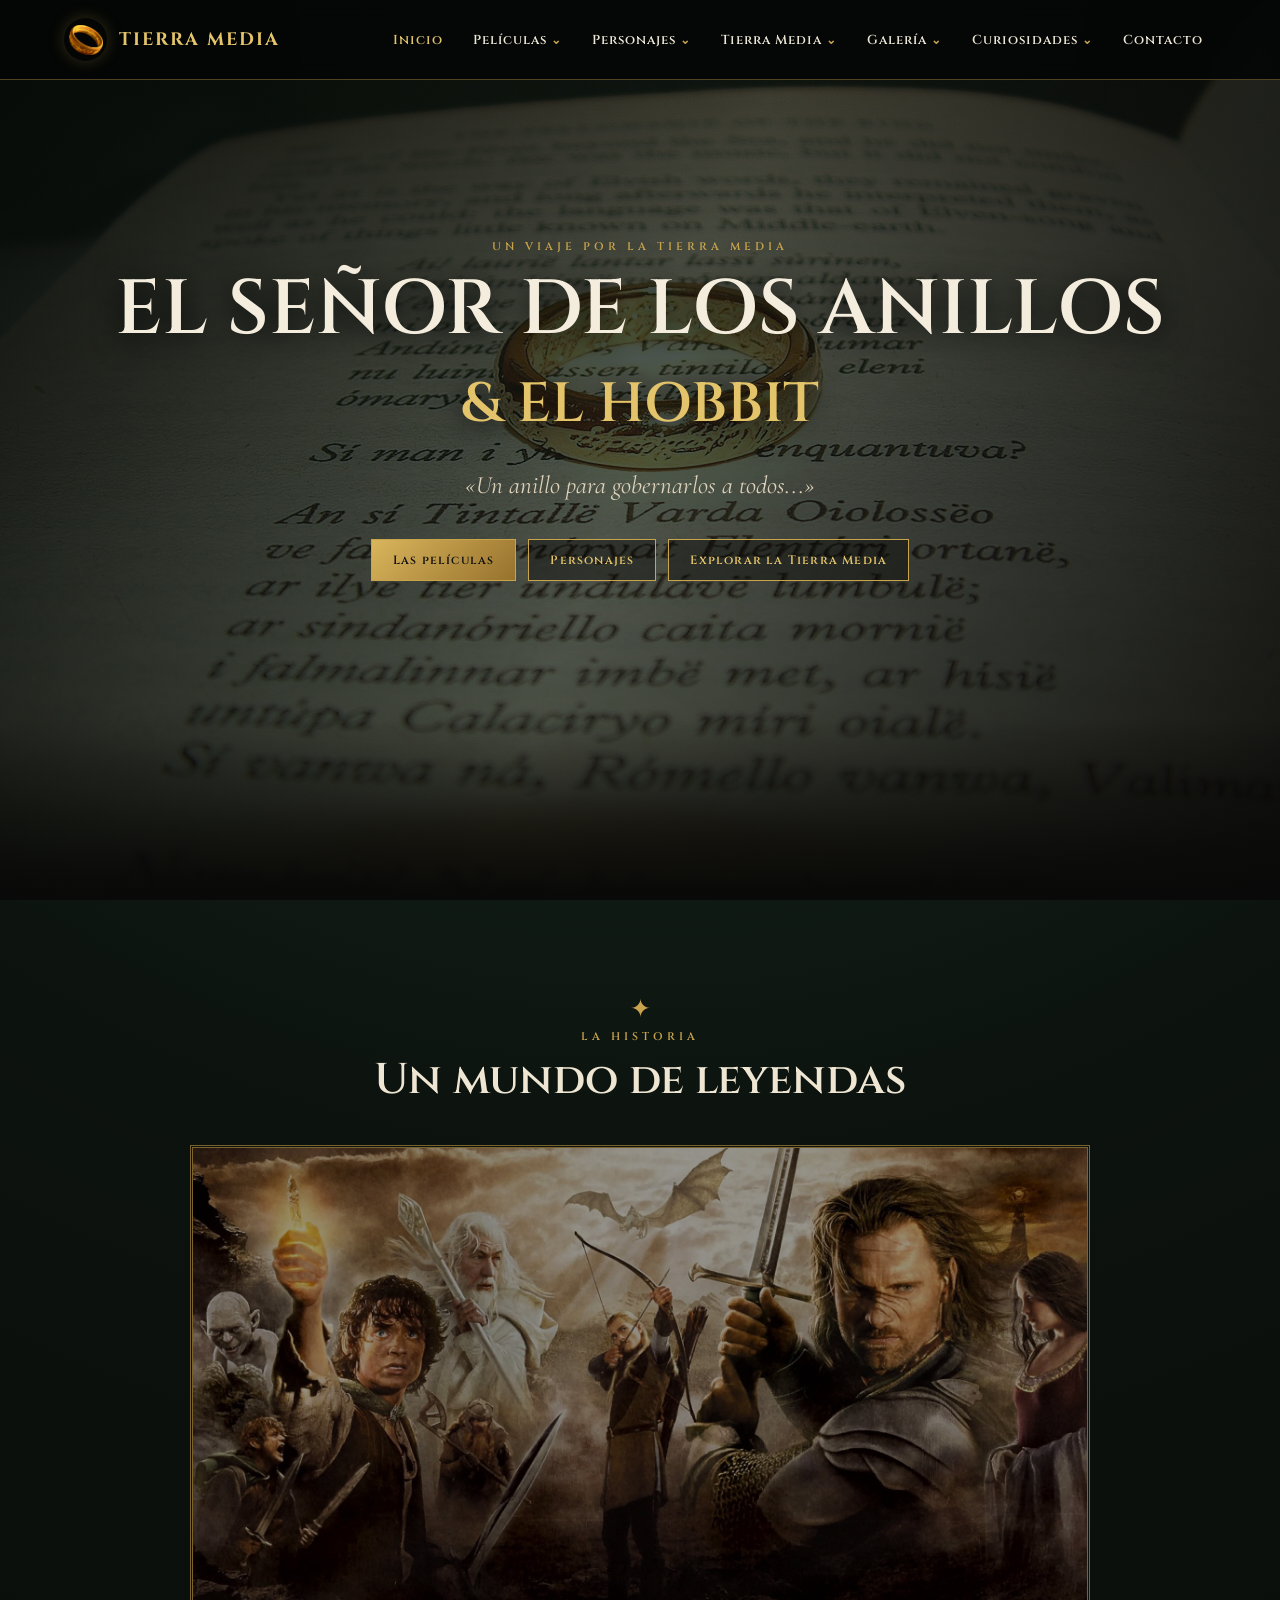
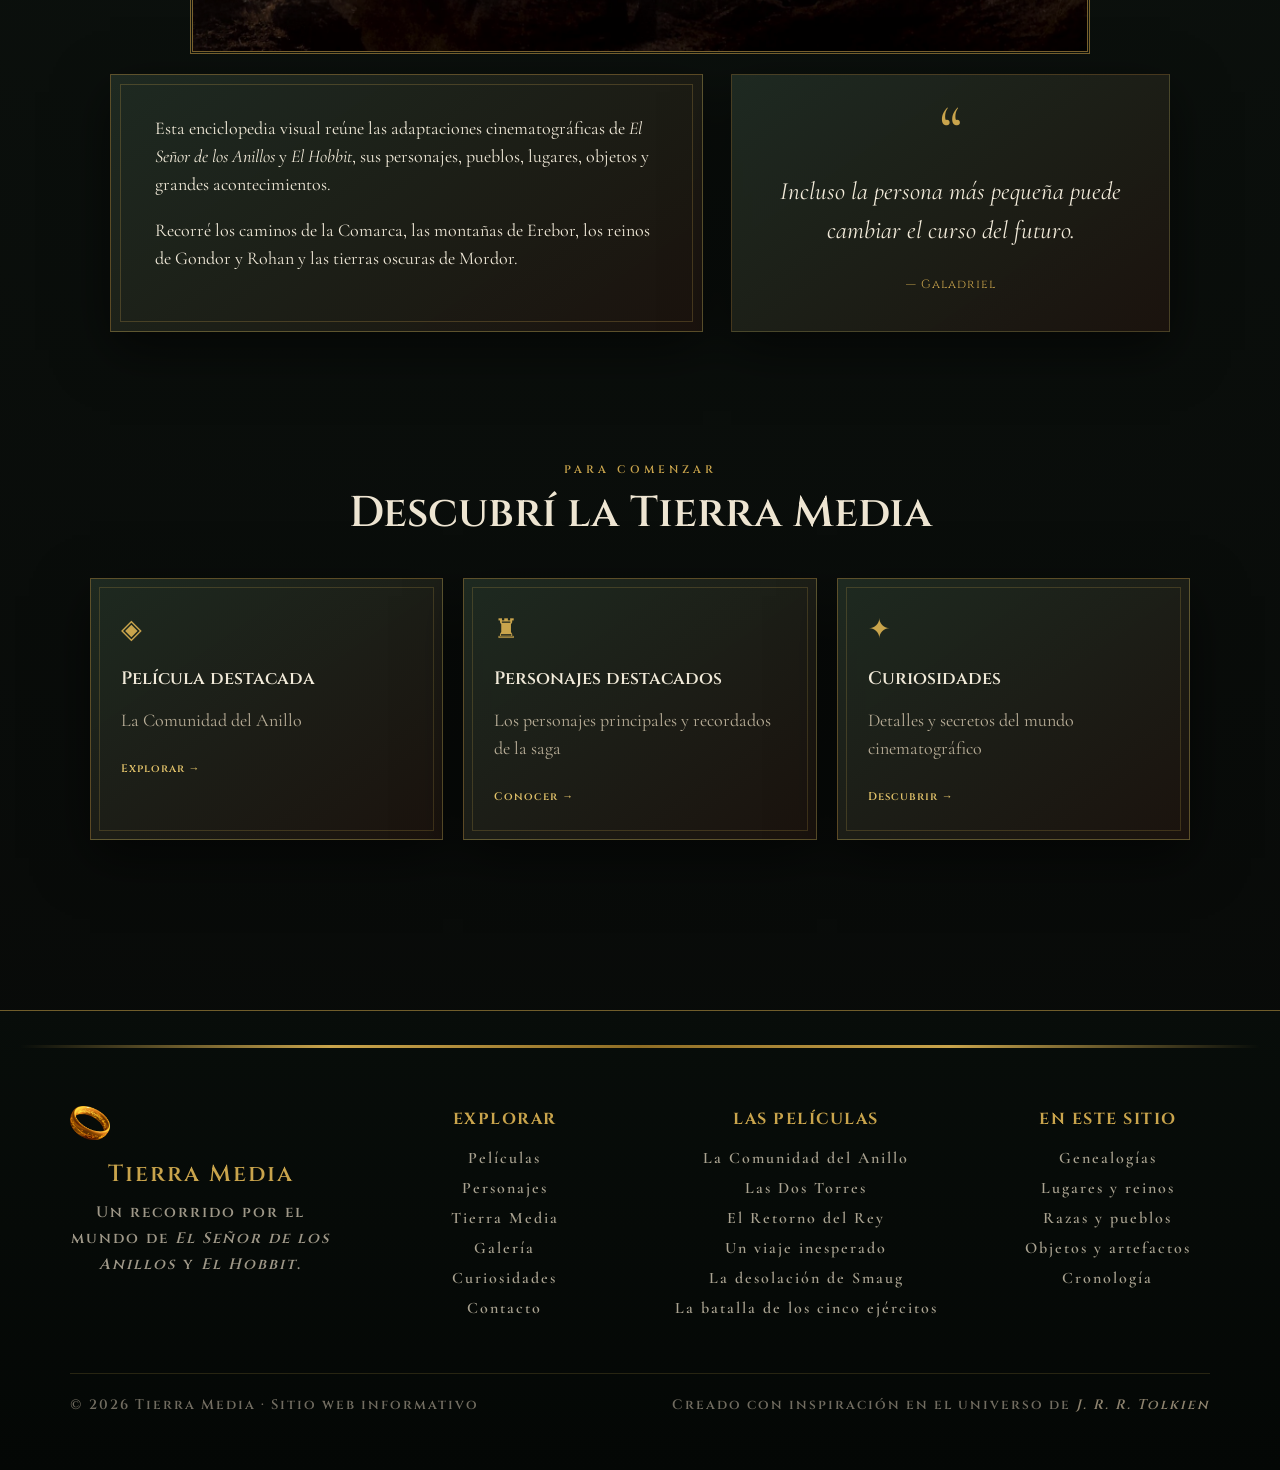
==== commit 7be4662d: "arregle menu responsive" ====
--- a/index.html
+++ b/index.html
@@ -126,6 +126,7 @@
       </div>
     </section>
   </main>
+
   <footer class="site-footer">
     <div class="footer-inner">
         <!-- Identidad -->
@@ -244,5 +245,6 @@
         </p>
     </div>
 </footer>
+<script src="assets/js/main.js"></script>
 </body>
 </html>
--- a/assets/css/styles.css
+++ b/assets/css/styles.css
@@ -75,15 +75,22 @@
 }
 
 .navbar {
-  position: relative;
-  z-index: 10;
+  position: fixed;
+  top: 0;
+  left: 0;
+  width: 100%;
+  z-index: 1100;
   display: flex;
   align-items: center;
   gap: 28px;
   padding: 18px 5%;
-  background: rgba(5, 7, 6, .9);
+  background: rgba(5, 7, 6, .94);
   border-bottom: 1px solid var(--line);
-  backdrop-filter: blur(9px)
+  backdrop-filter: blur(9px);
+}
+
+.hero-overlay {
+  pointer-events: none;
 }
 
 .brand {
@@ -99,7 +106,6 @@
 .brand-ring {
   width: 43px;
   height: 43px;
-  border: 2px solid var(--gold);
   border-radius: 50%;
   display: grid;
   place-items: center;
@@ -125,6 +131,7 @@
   align-items: center;
   gap: 4px;
   width: 100%;
+  z-index: 999;
   justify-content: flex-end
 }
 
@@ -209,7 +216,10 @@
   border: 1px solid var(--line);
   color: var(--gold);
   font-size: 24px;
-  padding: 5px 10px
+  padding: 5px 10px;
+  position: relative;
+  z-index: 1001; 
+  cursor: pointer;
 }
 
 .hero-content {
@@ -295,13 +305,19 @@
   margin-left: auto;
   margin-right: auto;
   border: 3px double #c9a44c;
+  filter: brightness(0.6);
+  transition: filter 0.9s ease;
+}
+
+.principal:hover {
+    filter: brightness(1);
 }
 
 @media (max-width: 900px) {
-    .principal {
-        width: 90%;
-        height: auto;
-    }
+  .principal {
+    width: 90%;
+    height: auto;
+  }
 }
 
 .section {
@@ -319,6 +335,23 @@
   font-size: clamp(28px, 4vw, 43px);
   margin: 0;
   color: #eee5d2
+}
+
+.card-image {
+    width: 100%;
+    aspect-ratio: 2 / 3; 
+    overflow: hidden;
+    border-radius: 4px;
+    margin-bottom: 1rem;
+}
+
+.card-image img {
+    width: 100%;
+    height: 100%;
+    object-fit: cover; 
+    object-position: center; 
+    display: block;
+    transition: transform 0.3s ease;
 }
 
 .ornament {
@@ -413,6 +446,139 @@
 .feature-card:hover {
   transform: translateY(-5px);
   border-color: var(--gold)
+}
+
+.home-header {
+  animation: headerAppear 1.4s ease-out both;
+}
+
+.home-header .hero-content {
+  animation: heroReveal 1.2s ease-out 0.35s both;
+}
+
+.home-header .hero-content .eyebrow {
+  animation: heroText 0.9s ease-out 0.5s both;
+}
+
+.home-header .hero-content h1 {
+  animation: heroTitle 1.2s ease-out 0.7s both;
+}
+
+.home-header .hero-quote {
+  animation: heroText 1s ease-out 1s both;
+}
+
+.home-header .hero-actions {
+  animation: heroText 1s ease-out 1.25s both;
+}
+
+.home-header .brand-ring img {
+  animation: ringReveal 1.5s ease-out 0.2s both;
+}
+
+@keyframes headerAppear {
+  from {
+    opacity: 0;
+  }
+
+  to {
+    opacity: 1;
+  }
+}
+
+@keyframes heroReveal {
+  from {
+    opacity: 0;
+    transform: translateY(35px);
+  }
+
+  to {
+    opacity: 1;
+    transform: translateY(0);
+  }
+}
+
+@keyframes heroTitle {
+  from {
+    opacity: 0;
+    transform: translateY(25px);
+    letter-spacing: 8px;
+  }
+
+  to {
+    opacity: 1;
+    transform: translateY(0);
+    letter-spacing: normal;
+  }
+}
+
+@keyframes heroText {
+  from {
+    opacity: 0;
+    transform: translateY(15px);
+  }
+
+  to {
+    opacity: 1;
+    transform: translateY(0);
+  }
+}
+
+@keyframes ringReveal {
+  from {
+    opacity: 0;
+    transform: scale(0.75) rotate(-15deg);
+    filter: brightness(0.5);
+  }
+
+  to {
+    opacity: 1;
+    transform: scale(1) rotate(0);
+    filter: brightness(1);
+  }
+}
+
+@media (prefers-reduced-motion: reduce) {
+
+  .home-header,
+  .home-header .hero-content,
+  .home-header .hero-content .eyebrow,
+  .home-header .hero-content h1,
+  .home-header .hero-quote,
+  .home-header .hero-actions,
+  .home-header .brand-ring img {
+    animation: none;
+    opacity: 1;
+    transform: none;
+    filter: none;
+  }
+}
+
+.page-hero {
+  animation: headerAppear 1.2s ease-out both;
+}
+
+.page-hero .eyebrow {
+  animation: heroText 0.9s ease-out 0.3s both;
+}
+
+.page-hero h1 {
+  animation: heroTitle 1.1s ease-out 0.5s both;
+}
+
+.page-hero p:not(.eyebrow) {
+  animation: heroText 1s ease-out 0.7s both;
+}
+
+@media (prefers-reduced-motion: reduce) {
+  .page-hero,
+  .page-hero .eyebrow,
+  .page-hero h1,
+  .page-hero p {
+    animation: none;
+    opacity: 1;
+    transform: none;
+  }
 }
 
 .card-symbol {
@@ -520,28 +686,63 @@
   padding: 20px
 }
 
-.poster-placeholder {
-  height: 545px;
-  min-height: 0;
-  padding: 10px;
-  overflow: hidden;
-  margin-bottom: 22px;
-  margin-left: 50px;
-  margin-right: 50px;
-}
-
-.poster-placeholder img {
-  width: auto;
-  height: 100%;
-  max-height: 520px;
-  object-fit: contain;
-}
-
 .poster-placeholder span,
 .gallery-placeholder span {
   font-family: "Cinzel";
   font-size: 12px;
   letter-spacing: 1px
+}
+
+.movie-card {
+  display: flex;
+  flex-direction: column;
+  align-items: center;
+  text-decoration: none;
+  color: inherit;
+  background: rgba(0, 0, 0, 0.2);
+  border: 1px solid rgba(201, 164, 76, 0.2);
+  border-radius: 8px;
+  padding: 15px;
+  transition: transform 0.3s ease, border-color 0.3s ease;
+}
+
+.movie-card:hover {
+  transform: translateY(-5px);
+  border-color: rgba(201, 164, 76, 0.6);
+}
+
+.movie-poster-container {
+  width: 100%;
+  aspect-ratio: 2 / 3; 
+  overflow: hidden;
+  border-radius: 6px;
+  margin-bottom: 12px;
+}
+
+.movie-poster {
+  width: 100%;
+  height: 100%;
+  object-fit: cover;
+  display: block;
+}
+
+.feature-card .card-image {
+  width: 100%;
+  height: 250px; 
+  object-fit: cover;
+  border-radius: 4px;
+}
+
+@media (max-width: 760px) {
+  .feature-card .card-image {
+    height: 200px; 
+  }
+}
+
+@media (max-width: 480px) {
+  .feature-card .card-image {
+    height: 200px; 
+  }
 }
 
 .pill {
@@ -919,58 +1120,84 @@
 }
 
 @media(max-width:1050px) {
+
   .navbar {
-    flex-wrap: wrap
+    flex-wrap: nowrap;
+    padding: 14px 5%;
   }
 
   .menu-toggle {
     display: block;
-    margin-left: auto
+    margin-left: auto;
+    position: relative;
+    z-index: 1120;
+    flex-shrink: 0;
   }
 
   .nav-menu {
-    display: none;
+    position: fixed;
+    top: 76px;
+    right: -320px;
+    width: 300px;
+    height: calc(100vh - 76px);
+    display: flex;
     flex-direction: column;
     align-items: stretch;
-    width: 100%;
-    padding-top: 8px
+    margin: 0;
+    padding: 25px 20px 35px;
+    background: rgba(8, 10, 8, .98);
+    border-left: 1px solid var(--line);
+    box-shadow: -15px 0 40px rgba(0, 0, 0, .55);
+    overflow-y: auto;
+    z-index: 1110;
+    transition: right .35s ease;
   }
 
   .nav-menu.open {
-    display: flex
-  }
-
-  .nav-menu>li>a {
-    padding: 10px 8px
+    right: 0;
+  }
+
+  .nav-menu > li > a {
+    display: block;
+    padding: 13px 8px;
+    border-bottom: 1px solid rgba(201, 164, 76, .12);
   }
 
   .submenu {
     position: static;
     display: none;
+    width: 100%;
+    min-width: 0;
+    margin: 5px 0 10px;
+    padding: 8px;
     opacity: 1;
     visibility: visible;
     transform: none;
+    background: rgba(20, 22, 18, .95);
+    border: 1px solid rgba(201, 164, 76, .2);
     box-shadow: none;
-    width: 100%;
-    margin-bottom: 5px
-  }
-
-  .has-submenu.open-mobile>.submenu {
-    display: block
-  }
-
-  .has-submenu:hover>.submenu {
-    display: none
-  }
-
-  .has-submenu.open-mobile:hover>.submenu {
-    display: block
+  }
+
+  .has-submenu.open-mobile > .submenu {
+    display: block;
+  }
+
+  .has-submenu:hover > .submenu {
+    display: none;
+  }
+
+  .has-submenu.open-mobile:hover > .submenu {
+    display: block;
   }
 
   .intro-grid,
   .two-col {
-    grid-template-columns: 1fr
-  }
+    grid-template-columns: 1fr;
+  }
+
+  .home-header .hero-content {
+  padding-top: 150px;
+}
 }
 
 @media(max-width:760px) {
@@ -978,41 +1205,54 @@
   .section,
   .page-main {
     padding-left: 5%;
-    padding-right: 5%
+    padding-right: 5%;
   }
 
   .card-grid.three,
   .three-col,
   .gallery-grid {
-    grid-template-columns: 1fr
+    grid-template-columns: 1fr;
   }
 
   .hero-content {
-    min-height: calc(100vh - 75px)
+    min-height: calc(100vh - 75px);
   }
 
   h1 {
-    font-size: 37px
+    font-size: 37px;
   }
 
   .hero-actions {
     flex-direction: column;
-    width: min(320px, 100%)
+    width: min(320px, 100%);
   }
 
   .btn {
-    width: 100%
+    width: 100%;
   }
 
   .inner-border {
-    padding: 23px
+    padding: 23px;
   }
 
   .page-hero {
-    padding: 70px 5% 55px
+    padding: 120px 5% 55px;
   }
 
   .navbar {
-    padding: 14px 5%
-  }
+    padding: 14px 5%;
+  }
+
+  .nav-menu {
+    width: min(300px, 85vw);
+    right: calc(-1 * min(300px, 85vw));
+  }
+
+  .nav-menu.open {
+    right: 0;
+  }
+
+  .home-header .hero-content {
+  padding-top: 150px;
+}
 }
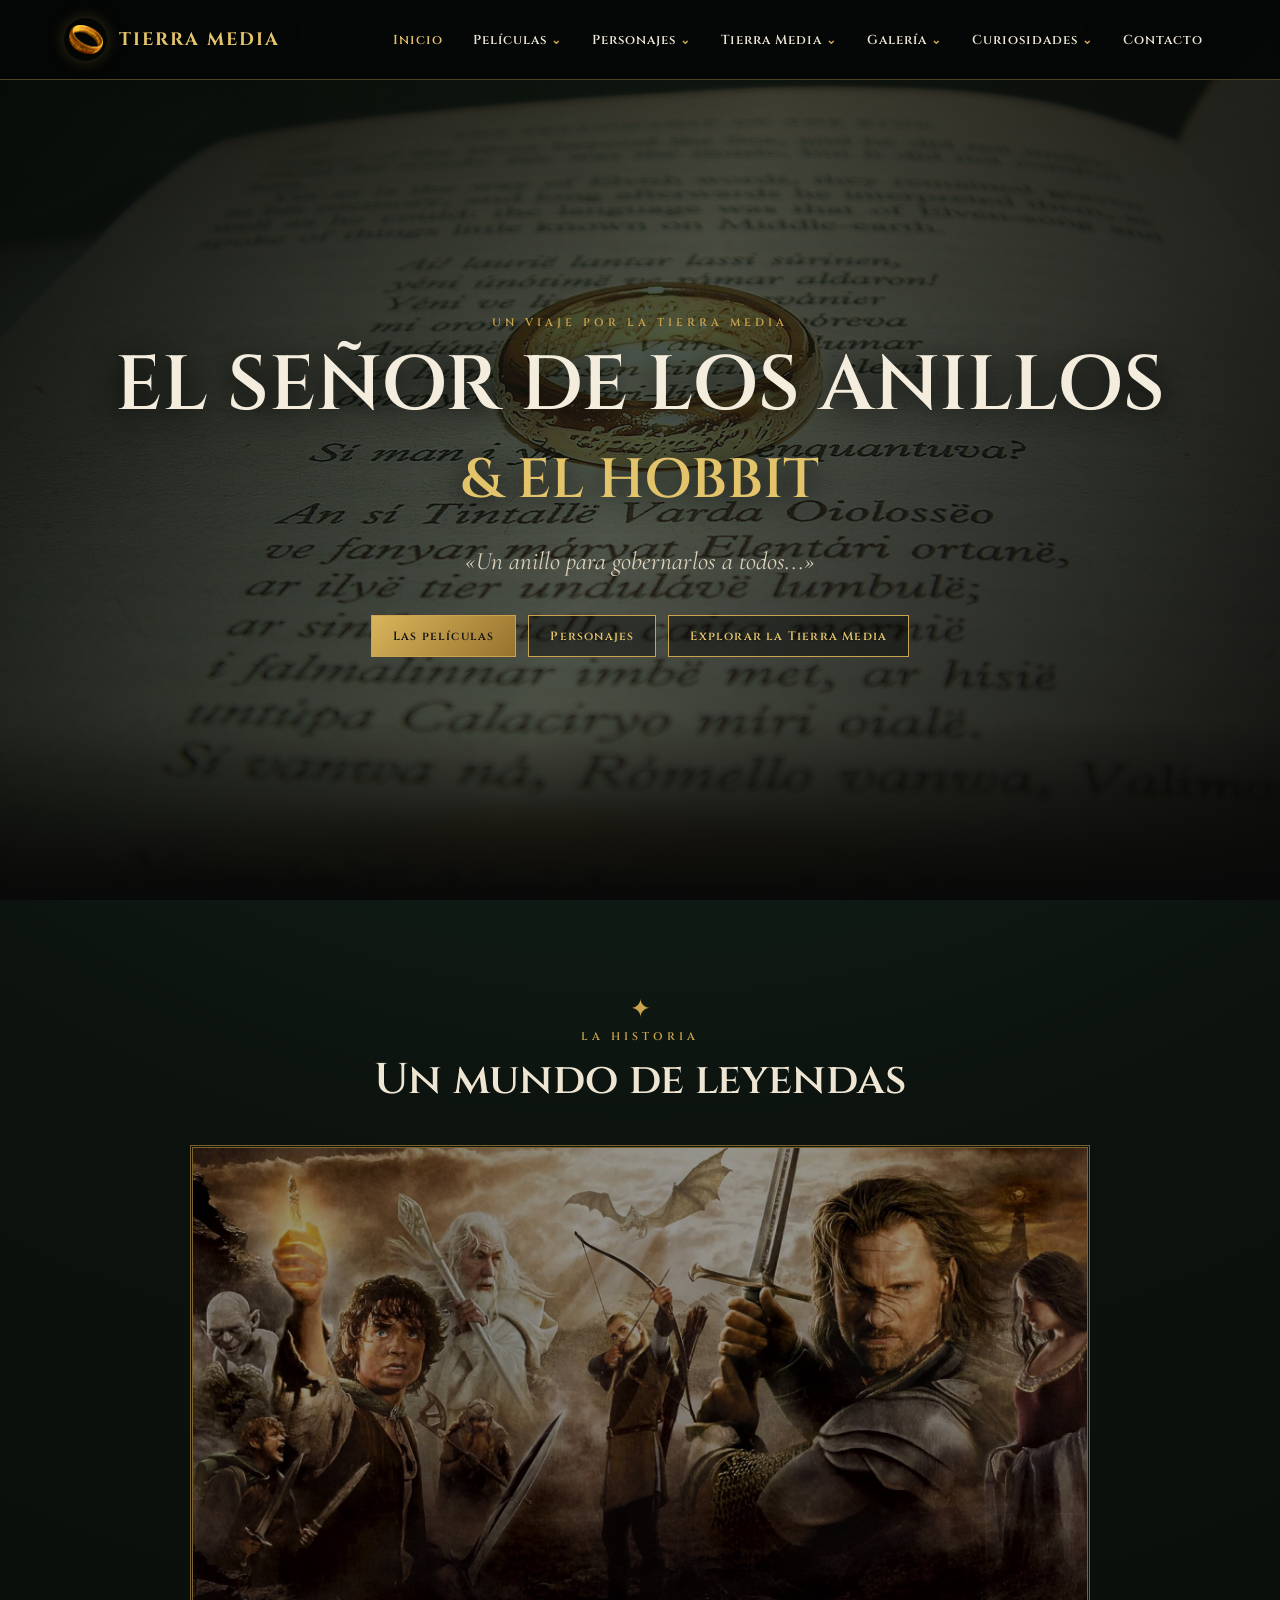
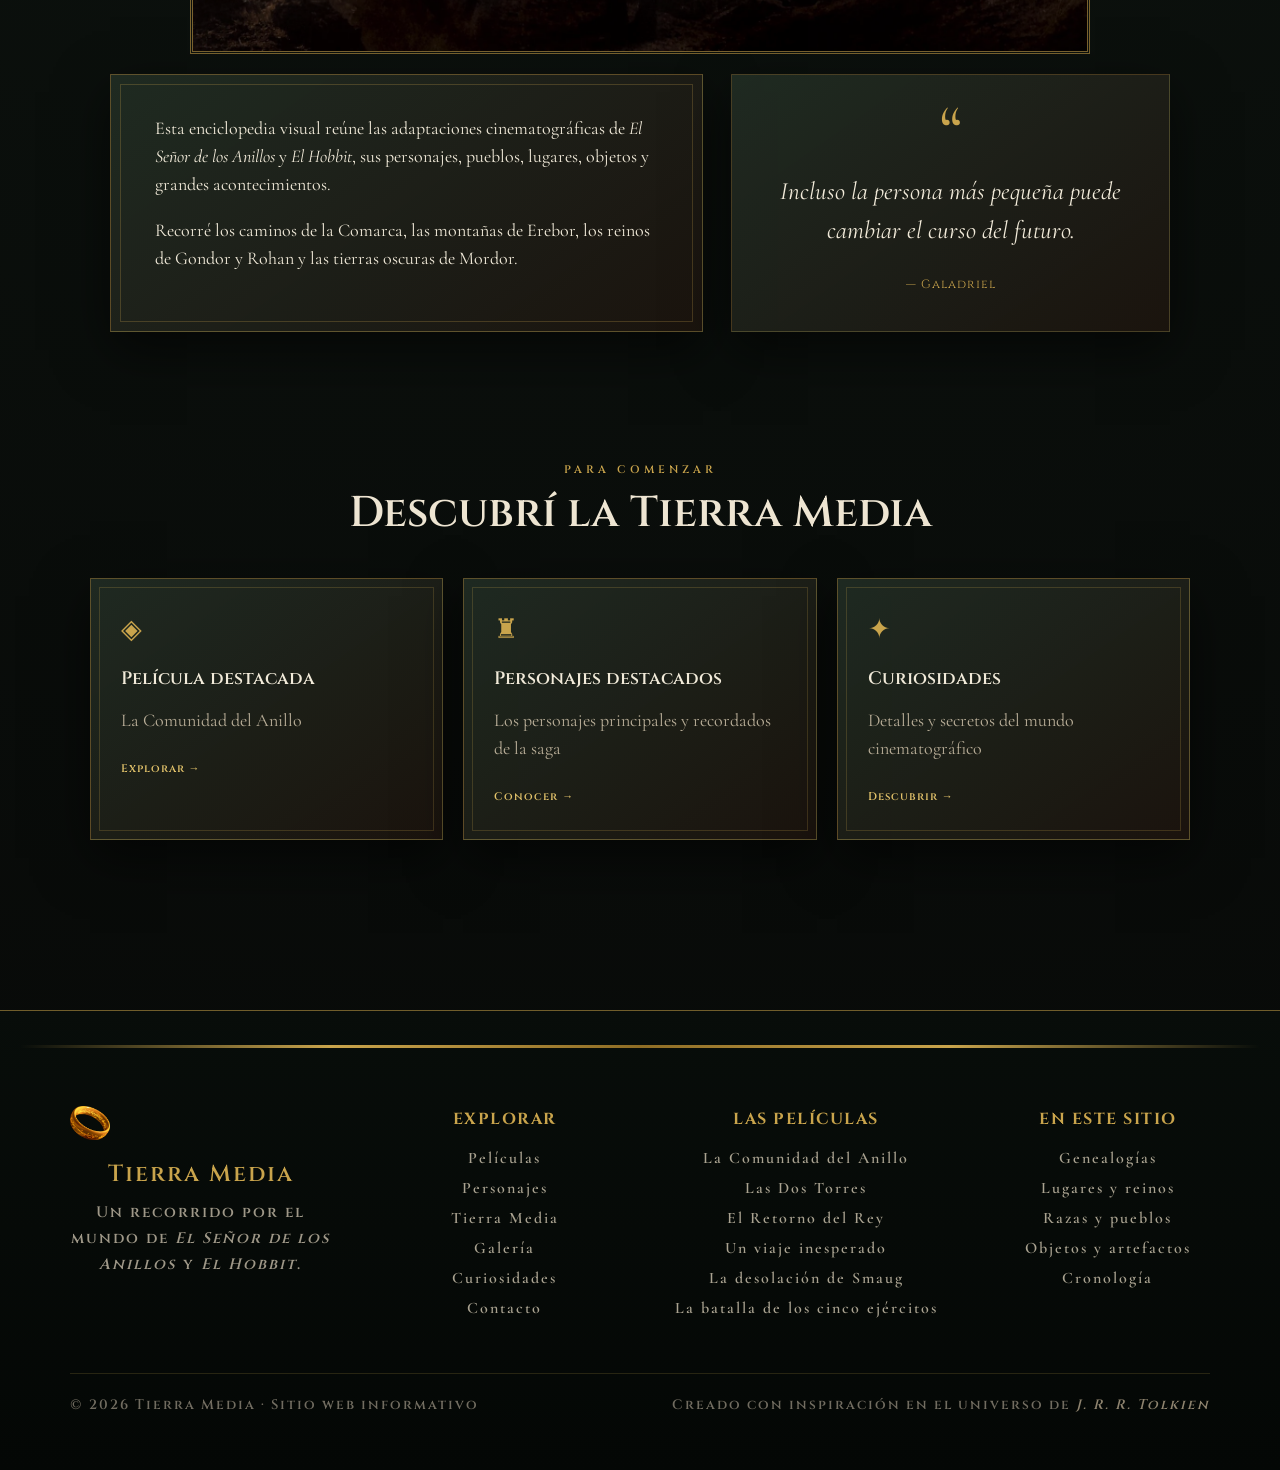
==== commit 143f750a: "arregle menu responsive" ====
--- a/index.html
+++ b/index.html
@@ -8,8 +8,7 @@
   <link rel="stylesheet" href="assets/css/styles.css">
 </head>
 <body>
-  <header class="site-header home-header">
-    <nav class="navbar">
+  <nav class="navbar">
       <a class="brand" href="index.html" aria-label="Tierra Media - inicio">
         <span class="brand-ring"><img src="assets/images/logo-anillo.png" alt="Logo del Anillo" onerror="this.style.display='none'"></span>
         <span>TIERRA MEDIA</span>
@@ -67,6 +66,7 @@
         <li><a href="pages/contacto.html">Contacto</a></li>
       </ul>
     </nav>
+  <header class="site-header home-header">
     <div class="hero-overlay"></div>
     <div class="hero-content">
       <p class="eyebrow">UN VIAJE POR LA TIERRA MEDIA</p>
--- a/assets/css/styles.css
+++ b/assets/css/styles.css
@@ -60,6 +60,7 @@
 
 .site-header {
   position: relative;
+  padding-top: 76px;
   min-height: 100vh;
   overflow: hidden;
   background: linear-gradient(110deg, rgba(7, 12, 9, .94), rgba(13, 26, 19, .73), rgba(7, 8, 7, .94)), url("../images/header-anillo.jpg") center/cover no-repeat
@@ -313,13 +314,6 @@
     filter: brightness(1);
 }
 
-@media (max-width: 900px) {
-  .principal {
-    width: 90%;
-    height: auto;
-  }
-}
-
 .section {
   padding: 90px 7%;
   max-width: 1280px;
@@ -619,7 +613,7 @@
 }
 
 .page-hero {
-  padding: 95px 7% 70px;
+  padding: 120px 7% 70px;
   text-align: center;
   background: linear-gradient(110deg, #0a100c, #20150e, #0a100c);
   border-bottom: 1px solid var(--line)
@@ -733,18 +727,6 @@
   border-radius: 4px;
 }
 
-@media (max-width: 760px) {
-  .feature-card .card-image {
-    height: 200px; 
-  }
-}
-
-@media (max-width: 480px) {
-  .feature-card .card-image {
-    height: 200px; 
-  }
-}
-
 .pill {
   display: inline-block;
   border: 1px solid var(--line);
@@ -894,8 +876,6 @@
   cursor: pointer
 }
 
-/* --- ESTILOS MEJORADOS PARA LA GALERÍA Y LIGHTBOX --- */
-
 .gallery-item {
   cursor: pointer;
   transition: transform 0.3s ease, border-color 0.3s ease, box-shadow 0.3s ease;
@@ -914,7 +894,6 @@
   display: block;
 }
 
-/* Lightbox Modal */
 .lightbox {
   display: none;
   position: fixed;
@@ -963,7 +942,6 @@
   color: #d8d0bd;
 }
 
-/* Línea decorativa superior */
 .site-footer::before {
   content: "";
   display: block;
@@ -972,7 +950,6 @@
   background: linear-gradient(90deg, transparent, #c9a44c, #8f6d25, #c9a44c, transparent);
 }
 
-/* Contenedor principal */
 .footer-inner {
   width: min(1200px, 92%);
   margin: 0 auto;
@@ -1017,7 +994,6 @@
   font-size: 0.95rem;
 }
 
-/* ========================================================= COLUMNAS ========================================================= */
 .footer-column h4 {
   margin: 5px 0 18px;
   font-family: "Cinzel", serif;
@@ -1050,7 +1026,6 @@
   padding-left: 6px;
 }
 
-/* ========================================================= SEPARADOR ========================================================= */
 .footer-bottom {
   width: min(1200px, 92%);
   margin: 0 auto;
@@ -1072,7 +1047,12 @@
   color: #8f846f;
 }
 
-/* ========================================================= RESPONSIVE ========================================================= */
+@media (max-width: 480px) {
+  .feature-card .card-image {
+    height: 200px; 
+  }
+}
+
 @media (max-width: 900px) {
   .footer-inner {
     grid-template-columns: 1fr 1fr;
@@ -1082,6 +1062,11 @@
   .footer-brand {
     grid-column: 1 / -1;
     padding-right: 0;
+  }
+
+  .principal {
+    width: 90%;
+    height: auto;
   }
 }
 
@@ -1119,75 +1104,156 @@
   }
 }
 
-@media(max-width:1050px) {
+@media (max-width: 1050px) {
 
   .navbar {
+    position: fixed !important;
+    top: 0;
+    left: 0;
+    width: 100%;
+    height: 76px;
+    box-sizing: border-box;
+    display: flex;
+    align-items: center;
     flex-wrap: nowrap;
     padding: 14px 5%;
+    z-index: 99999 !important;
+    isolation: isolate;
   }
 
   .menu-toggle {
     display: block;
     margin-left: auto;
     position: relative;
-    z-index: 1120;
+    z-index: 100001 !important;
     flex-shrink: 0;
+    background: none;
+    border: 1px solid var(--line);
+    color: var(--gold);
+    font-size: 24px;
+    padding: 5px 10px;
+    cursor: pointer;
   }
 
   .nav-menu {
-    position: fixed;
+    position: fixed !important;
     top: 76px;
-    right: -320px;
-    width: 300px;
+    right: 0;
+    width: min(320px, 85vw);
     height: calc(100vh - 76px);
+    box-sizing: border-box;
     display: flex;
     flex-direction: column;
+    justify-content: flex-start;
     align-items: stretch;
     margin: 0;
     padding: 25px 20px 35px;
-    background: rgba(8, 10, 8, .98);
+    list-style: none;
+    background: rgba(8, 10, 8, .99);
     border-left: 1px solid var(--line);
-    box-shadow: -15px 0 40px rgba(0, 0, 0, .55);
+    box-shadow: -15px 0 40px rgba(0, 0, 0, .65);
+    transform: translate3d(100%, 0, 0);
+    transition: transform .35s ease;
     overflow-y: auto;
-    z-index: 1110;
-    transition: right .35s ease;
+    overflow-x: hidden;
+    isolation: isolate;
+    z-index: 100000 !important;
+    overscroll-behavior: contain;
+    max-width: 100vw;
   }
 
   .nav-menu.open {
-    right: 0;
-  }
+    transform: translate3d(0, 0, 0);
+  }
+
+  .nav-menu > li {
+    position: relative;
+    width: 100%;
+    flex-shrink: 0;
+  }
+
 
   .nav-menu > li > a {
     display: block;
+    width: 100%;
+    box-sizing: border-box;
     padding: 13px 8px;
     border-bottom: 1px solid rgba(201, 164, 76, .12);
+    font: 600 13px "Cinzel", serif;
+    letter-spacing: 1px;
+    color: #eee7d6;
   }
 
   .submenu {
-    position: static;
-    display: none;
+    position: absolute;
+    top: 100%;
+    left: 0;
     width: 100%;
     min-width: 0;
-    margin: 5px 0 10px;
+    box-sizing: border-box;
+    margin: 0;
     padding: 8px;
+    list-style: none;
+    background: rgba(20, 22, 18, .99);
+    border: 1px solid rgba(201, 164, 76, .25);
+    box-shadow: 0 12px 30px rgba(0, 0, 0, .65);
+    display: none;
+    opacity: 0;
+    visibility: hidden;
+    transform: translateY(-5px);
+    transition:
+      opacity .2s ease,
+      transform .2s ease;
+    z-index: 100010 !important;
+  }
+
+  .has-submenu.open-mobile > .submenu {
+    display: block;
     opacity: 1;
     visibility: visible;
-    transform: none;
-    background: rgba(20, 22, 18, .95);
-    border: 1px solid rgba(201, 164, 76, .2);
-    box-shadow: none;
-  }
-
-  .has-submenu.open-mobile > .submenu {
-    display: block;
+    transform: translateY(0);
   }
 
   .has-submenu:hover > .submenu {
     display: none;
-  }
+    opacity: 0;
+    visibility: hidden;
+  }
+
 
   .has-submenu.open-mobile:hover > .submenu {
     display: block;
+    opacity: 1;
+    visibility: visible;
+  }
+
+  .submenu li {
+    width: 100%;
+  }
+
+  .submenu li a {
+    display: block;
+    width: 100%;
+    box-sizing: border-box;
+    padding: 10px 12px;
+    color: #eee7d6;
+    font-family: "Cormorant Garamond", serif;
+    font-size: 16px;
+    border-bottom: 1px solid rgba(201, 164, 76, .08);
+    transition:
+      background .2s ease,
+      color .2s ease;
+  }
+
+  .submenu li:last-child a {
+    border-bottom: none;
+  }
+
+  html,
+  body {
+    width: 100%;
+    max-width: 100%;
+    overflow-x: hidden;
   }
 
   .intro-grid,
@@ -1196,12 +1262,11 @@
   }
 
   .home-header .hero-content {
-  padding-top: 150px;
-}
-}
-
-@media(max-width:760px) {
-
+    padding-top: 150px;
+  }
+}
+
+@media (max-width: 760px) {
   .section,
   .page-main {
     padding-left: 5%;
@@ -1218,6 +1283,10 @@
     min-height: calc(100vh - 75px);
   }
 
+  .feature-card .card-image {
+    height: 200px; 
+  }
+
   h1 {
     font-size: 37px;
   }
@@ -1227,6 +1296,10 @@
     width: min(320px, 100%);
   }
 
+  .intro {
+  margin-top: -50px;
+  }
+
   .btn {
     width: 100%;
   }
@@ -1240,19 +1313,30 @@
   }
 
   .navbar {
+    position: fixed !important;
+    top: 0;
+    left: 0;
+    width: 100%;
+    height: 76px;
     padding: 14px 5%;
+    z-index: 99999 !important;
   }
 
   .nav-menu {
-    width: min(300px, 85vw);
-    right: calc(-1 * min(300px, 85vw));
+    position: fixed !important;
+    top: 76px;
+    right: 0;
+    width: min(320px, 85vw);
+    height: calc(100vh - 76px);
+    transform: translate3d(100%, 0, 0);
+    z-index: 100000 !important;
   }
 
   .nav-menu.open {
-    right: 0;
+    transform: translate3d(0, 0, 0);
   }
 
   .home-header .hero-content {
-  padding-top: 150px;
-}
+    padding-top: 90px;
+  }
 }
